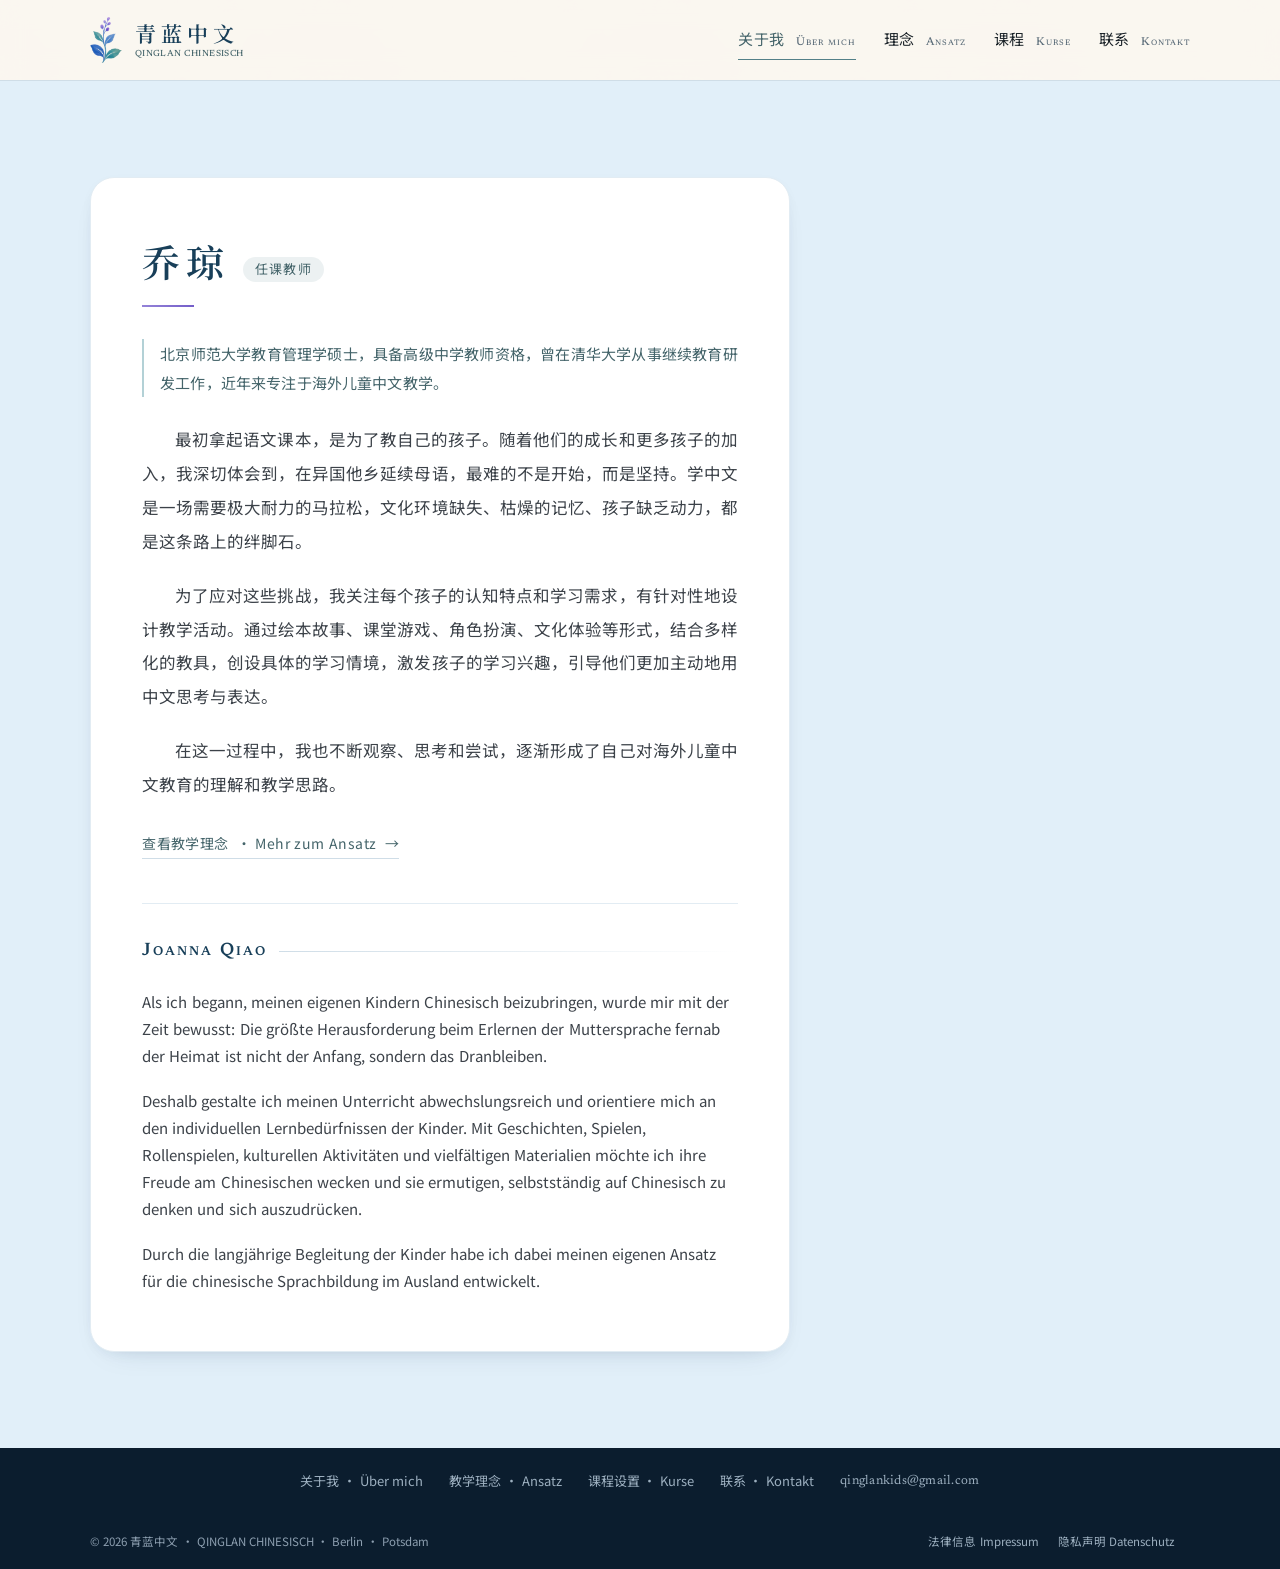
==== about.html @ 0af95eb4 "first commit" ====
<!DOCTYPE html>
<html lang="de">
<head>
<meta charset="UTF-8">
<meta name="viewport" content="width=device-width, initial-scale=1.0">
<title>关于我 · 青蓝中文 — Über mich</title>
<meta name="description" content="乔琼 Joanna Qiao：北京师范大学教育管理学硕士，高级中学教师资格，多年海外儿童中文教学经验。Chinesischlehrerin in Berlin und Potsdam.">
<meta property="og:type" content="website">
<meta property="og:site_name" content="青蓝中文 · Qinglan Chinesisch">
<meta property="og:title" content="乔琼 Joanna Qiao｜青蓝中文任课教师">
<meta property="og:description" content="乔琼 Joanna Qiao：北京师范大学教育管理学硕士，高级中学教师资格，多年海外儿童中文教学经验。Chinesischlehrerin in Berlin und Potsdam.">
<meta property="og:url" content="https://www.qinglan.de/about.html">
<meta property="og:image" content="https://www.qinglan.de/images/hero-bg.jpg">
<meta property="og:locale" content="de_DE">
<meta property="og:locale:alternate" content="zh_CN">
<meta name="twitter:card" content="summary_large_image">

<link rel="icon" type="image/png" href="images/favicon.png">
<link rel="preload" href="fonts/NotoSerifSC-600.woff2" as="font" type="font/woff2" crossorigin>
  <link rel="preload" href="fonts/NotoSansSC-400.woff2" as="font" type="font/woff2" crossorigin>
  <link rel="stylesheet" href="style.css">
<style>
  /* 关于页特有 */
  .name-rule{
    display:block; width:52px; height:2px; margin:20px 0 32px;
    background:linear-gradient(90deg, var(--mauve), var(--mauve-soft));
  }
  .bio-single{ max-width:700px; padding-top:8px; }
  /* 第一段：资历信息，用青色 + 无衬线，比正文小一号 */
  .bio-single > p.bio-cred[lang="zh-Hans"]{
    font-family:"Noto Sans SC",sans-serif;
    font-size:15px; line-height:1.95; color:var(--qing-ink);
    text-indent:0; letter-spacing:.01em;
    padding-left:16px; border-left:2px solid var(--qing-light);
    margin-bottom:26px;
  }
  /* 中文段落首行缩进两字（em 单位随字号缩放，比空格可靠） */
  .bio-single > p[lang="zh-Hans"]{
    text-indent:2em; font-size:16.5px; line-height:2.05;
    margin:0 0 20px; color:#3c4249; text-align:justify;
    text-justify:inter-ideograph; hanging-punctuation:allow-end;
  }
  .bio-single > p[lang="zh-Hans"]:last-of-type{ margin-bottom:0; }
  .bio-link{ text-indent:0; margin:26px 0 0; }
  /* 与首页课程卡的「查看详情」完全一致，只提高特异性以压过 .bio-single > p 的正文样式 */
  .bio-single .bio-link a.more{
    display:inline-flex; align-items:center; gap:8px; margin-top:0;
    font-family:"Noto Sans SC",sans-serif; font-size:14px; letter-spacing:.03em;
    text-decoration:none; color:var(--qing-ink);
    border-bottom:1px solid var(--line); padding-bottom:3px;
    transition:color .3s, border-color .3s;
  }
  .bio-single .bio-link a.more:hover{ color:var(--qing-deep); border-color:var(--qing); }
  .bio-single .bio-link a.more .arr{ transition:transform .3s; }
  .bio-single .bio-link a.more:hover .arr{ transform:translateX(4px); }
  .de-block{
    margin-top:44px; padding-top:32px; border-top:1px solid var(--line-soft);
    color:var(--muted);
  }
  .de-block h2.de-head{
    margin:0 0 20px; font-family:"Newsreader",serif; font-weight:500;
    font-size:18px; letter-spacing:.12em; font-variant:small-caps;
    color:var(--lan-deep); font-weight:600;
    display:flex; align-items:center; gap:12px;
  }
  .de-head::after{
    content:""; flex:1; height:1px;
    background:linear-gradient(90deg,var(--line),transparent);
  }
  .de-block p{ font-size:15px; line-height:1.8; margin:0 0 18px; }
  .de-block p:last-child{ margin-bottom:0; }
  .bio-single h1{
    color:var(--lan-deep); font-size:var(--fs-page); margin:0;
    letter-spacing:.14em; font-weight:600; line-height:1.3;
  }
  .bio-single h2 .en{
    display:block; font-family:"Newsreader",serif; font-size:16.5px;
    letter-spacing:.08em; text-transform:none; color:var(--qing);
    font-weight:400; margin-top:8px;
  }
  .bio-single h2 .en{ display:block; font-family:"Newsreader",serif; font-size:14px; letter-spacing:.06em; color: var(--muted); font-weight:400; margin-top:6px; }

.timeline{ margin-top: 50px; }
  .timeline .row{ display:grid; grid-template-columns: 120px 1fr; gap: 30px; padding: 22px 0; border-top:1px solid var(--line); }
  .timeline .row:last-child{ border-bottom:1px solid var(--line); }
  .timeline .yr{ font-family:"Newsreader",serif; font-size: 22px; color: var(--qing); letter-spacing:.1em; }
  .timeline .what{ font-size: 16.5px; color: #2b2f36; }
  .timeline .what strong{ color: var(--lan-deep); font-family:"Noto Serif SC",serif; font-weight:500; }
  @media (max-width: 900px){ .timeline .row{ grid-template-columns: 80px 1fr; gap: 18px; } }

  .bio-single h1 .role{
    display:inline-block; margin-left:14px; vertical-align:.22em;
    font-family:"Noto Sans SC",sans-serif; font-weight:400;
    font-size:13px; letter-spacing:.1em; color:var(--qing-ink);
    padding:4px 12px; border-radius:999px;
    background:rgba(84,128,136,.11);
  }
</style>
<script>document.documentElement.classList.add('js');</script>
</head>
<body class="single">
<a class="skip" href="#main">跳到主内容 · Zum Inhalt springen</a>

<header>
  <div class="wrap nav-inner">
    <a href="index.html" class="brand">
      <img src="images/logo.png" alt="" class="brand-img" width="40" height="40">
      <span class="brand-text">
        <span class="cn" lang="zh-Hans">青蓝中文</span>
        <span class="en">Qinglan Chinesisch</span>
      </span>
    </a>
    <nav class="links" aria-label="Hauptnavigation">
      <a href="about.html" class="current"><span lang="zh-Hans">关于我</span><span class="de">Über mich</span></a>
      <a href="philosophy.html"><span lang="zh-Hans">理念</span><span class="de">Ansatz</span></a>
      <a href="courses.html"><span lang="zh-Hans">课程</span><span class="de">Kurse</span></a>
      <a href="contact.html"><span lang="zh-Hans">联系</span><span class="de">Kontakt</span></a>
    </nav>
    <button class="nav-toggle" id="navToggle" aria-expanded="false" aria-controls="mobileNav" aria-label="Menü öffnen">
      <span></span><span></span><span></span>
    </button>
  </div>
  <nav class="mobile-nav" id="mobileNav" aria-label="Navigation mobil">
    <a href="about.html" aria-current="page"><span lang="zh-Hans">关于我</span><span class="de">Über mich</span></a>
    <a href="philosophy.html"><span lang="zh-Hans">理念</span><span class="de">Ansatz</span></a>
    <a href="courses.html"><span lang="zh-Hans">课程</span><span class="de">Kurse</span></a>
    <a href="contact.html"><span lang="zh-Hans">联系</span><span class="de">Kontakt</span></a>
  </nav>
</header>

<main id="main">


<section>
  <div class="wrap">
    <div class="bio-single">
      <h1 lang="zh-Hans">乔琼<span class="role">任课教师</span></h1>
      <span class="name-rule" aria-hidden="true"></span>

      <p class="bio-cred" lang="zh-Hans">
        北京师范大学教育管理学硕士，具备高级中学教师资格，曾在清华大学从事继续教育研发工作，近年来专注于海外儿童中文教学。
      </p>

      <p lang="zh-Hans">
        最初拿起语文课本，是为了教自己的孩子。随着他们的成长和更多孩子的加入，我深切体会到，在异国他乡延续母语，最难的不是开始，而是坚持。学中文是一场需要极大耐力的马拉松，文化环境缺失、枯燥的记忆、孩子缺乏动力，都是这条路上的绊脚石。
      </p>

      <p lang="zh-Hans">
        为了应对这些挑战，我关注每个孩子的认知特点和学习需求，有针对性地设计教学活动。通过绘本故事、课堂游戏、角色扮演、文化体验等形式，结合多样化的教具，创设具体的学习情境，激发孩子的学习兴趣，引导他们更加主动地用中文思考与表达。
      </p>

      <p lang="zh-Hans">
        在这一过程中，我也不断观察、思考和尝试，逐渐形成了自己对海外儿童中文教育的理解和教学思路。
      </p>

      <p class="bio-link">
        <a class="more" href="philosophy.html"><span lang="zh-Hans">查看教学理念</span> · Mehr zum Ansatz <span class="arr" aria-hidden="true">→</span></a>
      </p>

    
      <div class="de-block" lang="de">
        <h2 class="de-head" lang="de">Joanna Qiao</h2>
        <p>
          Als ich begann, meinen eigenen Kindern Chinesisch beizubringen, wurde mir mit der Zeit bewusst: Die größte Herausforderung beim Erlernen der Muttersprache fernab der Heimat ist nicht der Anfang, sondern das Dranbleiben.
        </p>
        <p>
          Deshalb gestalte ich meinen Unterricht abwechslungsreich und orientiere mich an den individuellen Lernbedürfnissen der Kinder. Mit Geschichten, Spielen, Rollenspielen, kulturellen Aktivitäten und vielfältigen Materialien möchte ich ihre Freude am Chinesischen wecken und sie ermutigen, selbstständig auf Chinesisch zu denken und sich auszudrücken.
        </p>
        <p>
          Durch die langjährige Begleitung der Kinder habe ich dabei meinen eigenen Ansatz für die chinesische Sprachbildung im Ausland entwickelt.
        </p>
      </div>
    </div>
  </div>
</section>

</main>

<footer>
  <div class="wrap">
    <nav class="foot-line" aria-label="Fußzeile">
      <a href="about.html"><span lang="zh-Hans">关于我</span> · Über mich</a>
      <a href="philosophy.html"><span lang="zh-Hans">教学理念</span> · Ansatz</a>
      <a href="courses.html"><span lang="zh-Hans">课程设置</span> · Kurse</a>
      <a href="contact.html"><span lang="zh-Hans">联系</span> · Kontakt</a>
      <a href="mailto:qinglankids@gmail.com">qinglankids@gmail.com</a>
    </nav>
    <div class="foot-bottom">
      <div>© 2026 青蓝中文 · QINGLAN CHINESISCH · Berlin · Potsdam</div>
      <div><a href="impressum.html">法律信息 Impressum</a> <a href="datenschutz.html">隐私声明 Datenschutz</a></div>
    </div>
  </div>
</footer>

<script>

  const tgl = document.getElementById('navToggle');
  const mnav = document.getElementById('mobileNav');
  tgl.addEventListener('click', ()=>{
    const open = mnav.classList.toggle('open');
    tgl.setAttribute('aria-expanded', String(open));
    tgl.setAttribute('aria-label', open ? 'Menü schließen' : 'Menü öffnen');
  });
  document.addEventListener('keydown', e=>{
    if(e.key === 'Escape' && mnav.classList.contains('open')){ tgl.click(); tgl.focus(); }
  });

</script>
</body>
</html>
---- style.css ----
/* ═══ 自托管字体 · 无外部请求（DSGVO）═════════════
   子集化：仅包含站上实际用到的 675 个字符
   Noto Serif SC / Noto Sans SC / Newsreader — SIL OFL 1.1  */
@font-face{
  font-family:"Noto Serif SC"; font-style:normal; font-weight:400; font-display:swap;
  src:url("fonts/NotoSerifSC-400.woff2") format("woff2");
}
@font-face{
  font-family:"Noto Serif SC"; font-style:normal; font-weight:500; font-display:swap;
  src:url("fonts/NotoSerifSC-500.woff2") format("woff2");
}
@font-face{
  font-family:"Noto Serif SC"; font-style:normal; font-weight:600; font-display:swap;
  src:url("fonts/NotoSerifSC-600.woff2") format("woff2");
}
@font-face{
  font-family:"Noto Sans SC"; font-style:normal; font-weight:400; font-display:swap;
  src:url("fonts/NotoSansSC-400.woff2") format("woff2");
}
@font-face{
  font-family:"Noto Sans SC"; font-style:normal; font-weight:500; font-display:swap;
  src:url("fonts/NotoSansSC-500.woff2") format("woff2");
}
@font-face{
  font-family:"Noto Sans SC"; font-style:normal; font-weight:600; font-display:swap;
  src:url("fonts/NotoSansSC-600.woff2") format("woff2");
}
@font-face{
  font-family:"Newsreader"; font-style:normal; font-weight:400; font-display:swap;
  src:url("fonts/Newsreader-400.woff2") format("woff2");
}
@font-face{
  font-family:"Newsreader"; font-style:normal; font-weight:500; font-display:swap;
  src:url("fonts/Newsreader-500.woff2") format("woff2");
}
@font-face{
  font-family:"Newsreader"; font-style:normal; font-weight:600; font-display:swap;
  src:url("fonts/Newsreader-600.woff2") format("woff2");
}

/* ============================================
   青蓝中文 · 共享样式表 v2
   变量名与 v1 保持一致，其余页面的 inline var(--x) 不会失效
   ============================================ */

:root{
  /* ── 全站配色：以 hero 天空蓝 212° 为基调 ──────
     蓝 212°（hero）· 青 188°（logo 叶）· 紫 265°（logo 花苞）  */
  --lan-deep: #183f59;   /* 标题 11.8:1 */
  --lan: #2f5f7f;   /* 次级标题 8.1:1 */
  --qing-deep: #364f54;   /* 深青 7.2:1 */
  --qing-ink: #44646a;   /* 青 · 小字 5.8:1 */
  --qing: #538088;   /* 青 · 强调 4.6:1 */
  --qing-light: #b3d1d6;   /* 深底上的浅青 */
  --mauve-ink: #4a3795;   /* 紫 · 小字 7.9:1 */
  --mauve-mid: #5b42bd;   /* 紫 · 中间 5.6:1 */
  --mauve-soft: #745ec9;   /* 紫 · 辅助 4.9:1 */
  --mauve: #9483d8;   /* 紫 · 装饰 3.5:1 */
  --leaf:       #aabbb1;

  --ink: #1a2228;   /* 正文 15.4:1 */
  --muted: #5c6d7a;   /* 次要 5.2:1 */
  --seal:       #8e3f52;
  --gold:       #9483d8;

  /* ── 底色：浅天空蓝，白卡片浮起 ── */
  --paper: #f3f8fc;
  --paper-warm: #e1eff9;
  --paper-cool: #e1eff9;
  --paper-leaf: #f3f8fc;
  --line: #cfdde7;
  --line-soft: #e2ecf3;

  --maxw: 1180px;
  --gut: 40px;
  --r-sm: 8px;
  --r: 16px;
  --r-lg: 24px;
  --sh: 0 4px 18px -10px rgba(18,47,78,.16), 0 12px 34px -22px rgba(18,47,78,.22);
  --sh-hi: 0 8px 26px -12px rgba(18,47,78,.22), 0 22px 48px -26px rgba(18,47,78,.30);
  --gap: 14px;

  --fs-display: clamp(46px, 6.4vw, 84px);
  --fs-h1:      clamp(23px, 2.5vw, 32px);
  --fs-h2:      clamp(21px, 2.2vw, 27px);
  --fs-h3:      20px;
  --fs-body:    17px;
  --fs-small:   14px;
}

*{ box-sizing: border-box; }
html{ scroll-behavior: smooth; }

body{
  margin:0;
  font-family:"Noto Sans SC", -apple-system, BlinkMacSystemFont, "Segoe UI", sans-serif;
  color: var(--ink);
  background: var(--paper);
  font-size: var(--fs-body);
  line-height: 1.75;
  -webkit-font-smoothing: antialiased;
  overflow-x: hidden;
}

/* 宣纸质地：FFT 生成的可无缝平铺纹理，双向明暗、均值不变，只有深浅不均没有整体压暗 */
body::before{
  content:""; position:fixed; inset:0; pointer-events:none; z-index:0;
  background-image:url("images/paper.png"); background-size:340px 340px;
  opacity:.85; mix-blend-mode:multiply;
}


.wrap{ max-width:var(--maxw); margin:0 auto; padding:0 var(--gut); position:relative; z-index:1; }

/* 拉丁文用 Newsreader，中文标题用 Noto Serif SC */
h1,h2,h3,h4{ font-family:"Noto Serif SC", "Newsreader", serif; font-weight:500; letter-spacing:.02em; margin-top:0; }
.lat{ font-family:"Newsreader", Georgia, serif; }
a{ color:inherit; }

/* 可见焦点 —— 键盘用户 */
a:focus-visible, button:focus-visible, input:focus-visible,
select:focus-visible, textarea:focus-visible, summary:focus-visible{
  outline:2px solid var(--qing); outline-offset:3px;
}
.skip{ position:absolute; left:-9999px; background:var(--lan-deep); color:#fff; padding:12px 20px; z-index:200; }
.skip:focus{ left:0; top:0; }

/* ---------- HEADER ---------- */
header{
  position:sticky; top:0; z-index:100;
  background:rgba(251,247,239,.90); backdrop-filter:blur(12px);
  border-bottom:1px solid var(--line);
}
.nav-inner{ display:flex; justify-content:space-between; align-items:center; height:80px; gap:20px; }
.brand{ display:flex; align-items:center; gap:13px; text-decoration:none; }
.brand-img{ height:46px; width:auto; display:block; }  /* logo 本身透明底，不需要 mix-blend-mode */
.brand-text{ display:flex; flex-direction:column; line-height:1.15; }
.brand .cn{
  font-family:"Noto Serif SC",serif; font-size:21px; font-weight:600;
  letter-spacing:.24em; margin-right:-.24em;   /* 抵消末字后的悬挂字距，右缘对齐 */
  color:var(--lan-deep);
}
.brand .en{
  /* 字号+字距经实测调校，使其渲染宽度与「青蓝中文」一致（约 97.5px） */
  font-family:"Newsreader",serif; font-size:9px; letter-spacing:.439px;
  text-transform:uppercase; color:var(--qing-ink); font-weight:500; margin-top:4px;
  white-space:nowrap;
}

nav.links{ display:flex; gap:28px; }
nav.links a{
  text-decoration:none; font-size:14px; letter-spacing:.03em; color:var(--ink);
  position:relative; padding:4px 0; transition:color .3s;
}
nav.links a span[lang]{ font-size:15px; }
.links a .de{
  color:var(--muted); margin-left:11px; font-size:11.5px;
  font-family:"Newsreader",serif; font-weight:500;
  letter-spacing:.09em; font-variant:small-caps;
}

nav.links a::after{
  content:""; position:absolute; left:0; bottom:-2px; height:1px; width:0;
  background:var(--qing); transition:width .35s ease;
}
nav.links a:hover{ color:var(--qing-ink); }
nav.links a:hover::after, nav.links a.current::after{ width:100%; }
nav.links a.current{ color:var(--qing-ink); }

/* 汉堡菜单（v1 在 900px 以下直接隐藏导航，等于手机端无导航） */
.nav-toggle{
  display:none; flex-direction:column; align-items:center; justify-content:center; gap:5px;
  width:44px; height:44px; padding:0; background:none; border:1px solid var(--line); border-radius:12px; cursor:pointer;
}
.nav-toggle span{ display:block; width:20px; height:1.5px; background:var(--lan-deep); transition:transform .3s, opacity .2s; }
.nav-toggle[aria-expanded="true"] span:nth-child(1){ transform:translateY(6.5px) rotate(45deg); }
.nav-toggle[aria-expanded="true"] span:nth-child(2){ opacity:0; }
.nav-toggle[aria-expanded="true"] span:nth-child(3){ transform:translateY(-6.5px) rotate(-45deg); }
.mobile-nav{ display:none; border-top:1px solid var(--line); background:rgba(251,247,239,.97); backdrop-filter:blur(12px); }
.mobile-nav a{ display:block; padding:15px 24px; text-decoration:none; font-size:15px; border-bottom:1px solid var(--line-soft); }
.mobile-nav a .de{
  color:var(--muted); margin-left:12px; font-size:11.5px;
  font-family:"Newsreader",serif; font-weight:500;
  letter-spacing:.09em; font-variant:small-caps;
}

/* ---------- HERO ---------- */
.hero{
  position:relative; min-height:min(84vh, 720px);
  display:flex; align-items:center; overflow:hidden; padding:88px 0 76px;
  background:var(--paper);
}
/* 水彩晕染：三团柔色斑，取自 logo 的蓝／青／紫 */
.hero-bg{
  position:absolute; inset:0; z-index:0;
  background:url("images/hero-bg.jpg") center 70% / cover no-repeat;
}
/* 底部一道极淡的地平线，给页面一个"落脚点" */
.hero-bg::after{ content:""; position:absolute; inset:0; background:none; }

/* logo 水印：巨大、极淡，作为首屏的"纸上印记" */
.hero .wrap{ position:relative; z-index:1; }
.hero-center{ text-align:center; }
.hero-center .hero-text{ max-width:720px; margin:0 auto; }
.brandline{
  display:block; font-family:"Noto Serif SC",serif; font-weight:600;
  font-size:clamp(44px,6.2vw,78px); line-height:1.06; letter-spacing:.13em; text-indent:.13em;
  color:var(--lan-deep);
}
.brandline .word{ display:inline-block; animation:rise .9s forwards; }
.brandline .word:nth-child(1){ animation-delay:.12s; }
.brandline .word:nth-child(2){ animation-delay:.24s; }
.brandline .word:nth-child(3){ animation-delay:.36s; }
.brandline .word:nth-child(4){ animation-delay:.48s; }

.eyebrow{
  font-family:"Newsreader",serif; font-size:14px; letter-spacing:.32em; text-transform:uppercase;
  color:var(--qing-ink); margin:0 0 22px; animation:rise .9s .1s forwards;
}
.hero h1{ margin:0; font-size:inherit; font-weight:400; line-height:1.4; }
.hero h1 .word{ display:inline-block; animation:rise .9s forwards;
  background:linear-gradient(160deg, var(--lan-deep) 10%, var(--qing) 95%);
  -webkit-background-clip:text; background-clip:text; color:transparent;
}
.hero h1 .word:nth-child(1){ animation-delay:.10s; }
.hero h1 .word:nth-child(2){ animation-delay:.22s; }
.hero h1 .word:nth-child(3){ animation-delay:.34s; }
.hero h1 .word:nth-child(4){ animation-delay:.46s; }
.hero h1 .sub{
  display:flex; align-items:center; justify-content:center; gap:clamp(12px,2.2vw,22px);
  flex-wrap:wrap; margin-top:34px; line-height:1.6;
  animation:rise .9s .74s forwards;
}
.hero h1 .sub > span{
  font-family:"Noto Serif SC",serif; font-weight:600;
  font-size:clamp(18px,2.1vw,25px); letter-spacing:.1em;
  color:#6c5bae;                       /* 取自 hero 图紫叶 252°，压深至 5.4:1 */
}
.hero h1 .sub .bud{
  width:12px; height:12px; flex:none; fill:#9483d8; opacity:.92;
}
/* 传承 · 成长 · 创造 —— 只有字，无连线、无译文、无说明 */
/* 分隔用叶形，取自 logo 的叶片轮廓 */

.hero-de{
  margin:16px 0 0; font-family:"Newsreader",serif; font-size:15px;
  letter-spacing:.03em; color:var(--muted); animation:rise .9s .84s forwards;
}
.hero .lead{ font-size:16.5px; max-width:520px; margin:26px 0 0; color:#31363d; animation:rise .9s .5s forwards; }
.hero .lead .sub{ display:block; margin-top:10px; color:var(--muted); font-size:15px; letter-spacing:.1em; }
.cta-row{ margin-top:40px; display:flex; gap:14px; flex-wrap:wrap; justify-content:center; animation:rise .9s .96s forwards; }

/* hero 下方的事实条 */
.facts{
  margin-top:44px; border-top:1px solid var(--line); display:inline-block; text-align:left;
  animation:rise .9s 1.08s forwards;
}
.facts-label{
  margin:14px 0 0; font-family:"Noto Serif SC",serif; font-size:13px;
  letter-spacing:.14em; color:var(--muted);
}
.facts-label .lat{
  font-family:"Newsreader",serif; font-size:13px; letter-spacing:.03em;
  margin-left:10px; color:var(--qing-ink);
}
.facts-row{ display:flex; flex-wrap:wrap; gap:0; margin-top:8px; justify-content:center; }
.facts-row > div{ padding:0 28px 0 0; margin-right:28px; border-right:1px solid var(--line); }
.facts-row > div:last-child{ padding-right:0; margin-right:0; border-right:none; }
.facts-row b{ display:block; font-family:"Newsreader",serif; font-size:21px; letter-spacing:.12em; color:var(--lan-deep); font-weight:500; }
.facts-row span{ display:block; font-size:14px; letter-spacing:.04em; color:var(--muted); font-family:"Newsreader",serif; margin-top:3px; }

/* ---------- 内页页头 ---------- */
.page-head{
  padding:62px 0 56px; position:relative;
  background:linear-gradient(180deg, var(--paper-warm) 0%, var(--paper) 100%);
  border-bottom:1px solid var(--line-soft);
}
.page-head::after{
  content:""; position:absolute; left:0; right:0; bottom:0; height:36px; opacity:.75;
  background:url("data:image/svg+xml,<svg xmlns="http://www.w3.org/2000/svg" xmlns:xlink="http://www.w3.org/1999/xlink" viewBox="0 0 240 36" width="240" height="36"><defs><path id="lfg" d="M1.2 12.8Q1.2 4.6 12.8 1.2Q12.8 9.4 1.2 12.8Z"/></defs><path d="M18 34 Q16.1 23.0 13.3 14.0" fill="none" stroke="%233f6e80" stroke-width="1.6" stroke-linecap="round"/><use href="%23lfg" transform="translate(16.1 25.0) rotate(-59) scale(0.286) translate(-7 -7)" fill="%233f6e80" opacity=".85"/><use href="%23lfg" transform="translate(15.1 20.4) rotate(-122) scale(0.286) translate(-7 -7)" fill="%233f6e80" opacity=".85"/><use href="%23lfg" transform="translate(14.3 16.8) rotate(-58) scale(0.286) translate(-7 -7)" fill="%233f6e80" opacity=".85"/><path d="M46 34 Q46.9 26.9 48.3 21.0" fill="none" stroke="%23bac8a6" stroke-width="1.6" stroke-linecap="round"/><use href="%23lfg" transform="translate(46.9 28.1) rotate(-67) scale(0.186) translate(-7 -7)" fill="%23bac8a6" opacity=".85"/><use href="%23lfg" transform="translate(47.4 25.2) rotate(-128) scale(0.186) translate(-7 -7)" fill="%23bac8a6" opacity=".85"/><path d="M74 34 Q76.4 20.2 80.1 9.0" fill="none" stroke="%232a5470" stroke-width="1.6" stroke-linecap="round"/><use href="%23lfg" transform="translate(76.5 22.8) rotate(-64) scale(0.357) translate(-7 -7)" fill="%232a5470" opacity=".85"/><use href="%23lfg" transform="translate(77.7 17.0) rotate(-124) scale(0.357) translate(-7 -7)" fill="%232a5470" opacity=".85"/><use href="%23lfg" transform="translate(78.7 12.5) rotate(-52) scale(0.357) translate(-7 -7)" fill="%232a5470" opacity=".85"/><path d="M104 34 Q103.8 27.9 103.5 23.0" fill="none" stroke="%23a87ea8" stroke-width="1.6" stroke-linecap="round"/><use href="%23lfg" transform="translate(103.8 29.1) rotate(-55) scale(0.157) translate(-7 -7)" fill="%23a87ea8" opacity=".85"/><use href="%23lfg" transform="translate(103.7 26.5) rotate(-120) scale(0.157) translate(-7 -7)" fill="%23a87ea8" opacity=".85"/><path d="M132 34 Q133.0 24.1 134.5 16.0" fill="none" stroke="%233f6e80" stroke-width="1.6" stroke-linecap="round"/><use href="%23lfg" transform="translate(133.0 25.9) rotate(-66) scale(0.257) translate(-7 -7)" fill="%233f6e80" opacity=".85"/><use href="%23lfg" transform="translate(133.5 21.8) rotate(-118) scale(0.257) translate(-7 -7)" fill="%233f6e80" opacity=".85"/><use href="%23lfg" transform="translate(133.9 18.5) rotate(-54) scale(0.257) translate(-7 -7)" fill="%233f6e80" opacity=".85"/><path d="M160 34 Q160.2 20.8 160.4 10.0" fill="none" stroke="%23bac8a6" stroke-width="1.6" stroke-linecap="round"/><use href="%23lfg" transform="translate(160.2 23.2) rotate(-56) scale(0.343) translate(-7 -7)" fill="%23bac8a6" opacity=".85"/><use href="%23lfg" transform="translate(160.3 17.7) rotate(-117) scale(0.343) translate(-7 -7)" fill="%23bac8a6" opacity=".85"/><use href="%23lfg" transform="translate(160.3 13.4) rotate(-67) scale(0.343) translate(-7 -7)" fill="%23bac8a6" opacity=".85"/><path d="M190 34 Q191.9 26.3 194.6 20.0" fill="none" stroke="%232a5470" stroke-width="1.6" stroke-linecap="round"/><use href="%23lfg" transform="translate(191.9 27.7) rotate(-59) scale(0.200) translate(-7 -7)" fill="%232a5470" opacity=".85"/><use href="%23lfg" transform="translate(192.8 24.5) rotate(-123) scale(0.200) translate(-7 -7)" fill="%232a5470" opacity=".85"/><path d="M216 34 Q212.6 22.4 207.6 13.0" fill="none" stroke="%233f6e80" stroke-width="1.6" stroke-linecap="round"/><use href="%23lfg" transform="translate(212.6 24.5) rotate(-54) scale(0.300) translate(-7 -7)" fill="%233f6e80" opacity=".85"/><use href="%23lfg" transform="translate(210.8 19.7) rotate(-120) scale(0.300) translate(-7 -7)" fill="%233f6e80" opacity=".85"/><use href="%23lfg" transform="translate(209.5 15.9) rotate(-56) scale(0.300) translate(-7 -7)" fill="%233f6e80" opacity=".85"/></svg>") repeat-x left bottom;
}
.page-head .kicker{ display:block; margin-bottom:14px; }
.page-head h1{ font-size:var(--fs-page); margin:0; color:var(--lan-deep); line-height:1.18; font-weight:600; letter-spacing:.03em; }
.page-head h1 .sep{ color:var(--gold); font-weight:400; margin:0 .35em; }
.page-head .intro{ margin-top:20px; font-size:19px; max-width:660px; color:#31363d; }

/* ---------- 按钮 ---------- */
.btn{
  display:inline-flex; align-items:center; gap:10px; padding:14px 28px;
  font-size:14px; letter-spacing:.05em; text-decoration:none; cursor:pointer;
  border:1px solid transparent; transition:background .3s, color .3s, border-color .3s, transform .3s;
}
.btn-primary{ background:var(--lan-deep); color:#fff; }
.btn-primary:hover{ background:var(--qing-deep); transform:translateY(-2px); box-shadow:var(--sh); }
.btn-ghost{ background:transparent; color:var(--lan-deep); border-color:var(--lan-deep); }
.btn-ghost:hover{ background:var(--lan-deep); color:#fff; }
.btn-light{ background:#fff; color:var(--lan-deep); }
.btn-light:hover{ background:var(--qing-light); }
.btn .arr{ transition:transform .3s; }
.btn:hover .arr{ transform:translateX(4px); }

/* ---------- 区块 ---------- */
section{ padding:96px 0; position:relative; }
section.tight{ padding:56px 0; }
section.cool > .wrap, section.warm > .wrap, section.leaf > .wrap{ border-radius:var(--r-lg); }
section.cool{ background:var(--paper-cool); }
section.warm{ background:var(--paper-warm); }
section.leaf{ background:var(--paper-leaf); }
section.dark{ background:transparent; color:#dbe8f5; padding:0; }
section.dark > .wrap{
  background:linear-gradient(152deg, #0a4c8c 0%, #0d4174 46%, #0e3660 100%);
  border-radius:var(--r-lg);
  padding:38px var(--gut); max-width:var(--maxw);
  position:relative; overflow:hidden;
  box-shadow:0 22px 50px -26px rgba(12,80,141,.55);
}
/* 云的呼应：右上角一团柔光，取自 hero 的天空 */
section.dark > .wrap::before{
  content:""; position:absolute; z-index:0; pointer-events:none;
  right:-8%; top:-32%; width:52%; aspect-ratio:1;
  background:radial-gradient(circle at 50% 50%, rgba(96,178,255,.30) 0%, rgba(96,178,255,0) 66%);
}
section.dark > .wrap::after{
  content:""; position:absolute; z-index:0; pointer-events:none;
  left:-6%; bottom:-30%; width:44%; aspect-ratio:1;
  background:radial-gradient(circle at 50% 50%, rgba(142,114,182,.24) 0%, rgba(142,114,182,0) 68%);
}
section.dark > .wrap > *{ position:relative; z-index:1; }
section.dark h2, section.dark h3{ color:#fff; }

.sec-head{ margin-bottom:42px; max-width:720px; }
.kicker{
  font-family:"Newsreader",serif; font-size:15px; letter-spacing:.1em;
  font-variant:small-caps; text-transform:none; font-weight:500;
  color:var(--qing-ink); display:flex; align-items:baseline; margin-bottom:13px;
}
.kicker::before{
  content:""; width:13px; height:13px; flex:none; margin-right:10px;
  background:url("data:image/svg+xml,<svg xmlns="http://www.w3.org/2000/svg" viewBox="0 0 14 14"><path d="M1.2 12.8Q1.2 4.6 12.8 1.2Q12.8 9.4 1.2 12.8Z" fill="%23a87ea8"/></svg>") no-repeat center/contain;
  transform:rotate(-12deg);
}
.kicker i{
  font-family:"Noto Serif SC",serif; font-style:normal; text-transform:none;
  font-size:17px; font-weight:600; letter-spacing:.1em;
  margin-right:9px; color:var(--qing-ink);
}
.sec-head h2{ font-size:var(--fs-h2); margin:0; line-height:1.15; color:var(--lan-deep); }
/* 标题前的叶子：色阶取自 logo 的叶片实测值 */
.h2-leaf{
  width:.62em; height:.62em; vertical-align:baseline;
  margin-right:.42em; transform:rotate(-8deg);
}
.sec-head h2 .sep{ color:#5f7684; font-weight:400; margin:0 .35em; }
.sec-head .desc{ margin-top:18px; font-size:16.5px; color:#31363d; }



/* 荀子引句 —— 校名出处 */
.xunzi{
  margin:64px auto 0; max-width:760px; text-align:center;
  padding-top:44px; position:relative;
}
.xunzi::before{
  content:""; position:absolute; top:0; left:50%; transform:translateX(-50%);
  width:44px; height:1px; background:var(--mauve); opacity:.55;
}
.xunzi blockquote{
  margin:0; font-family:"Noto Serif SC",serif; font-weight:500;
  font-size:clamp(21px, 2.5vw, 30px); line-height:1.7; letter-spacing:.06em;
  color:var(--lan-deep);
}
.xunzi figcaption{ margin-top:18px; font-size:13px; color:var(--muted); }
.xunzi figcaption span{ display:block; }
.xunzi figcaption span:first-child{ font-family:"Noto Serif SC",serif; letter-spacing:.12em; }
.xunzi figcaption .lat{
  margin-top:8px; font-family:"Newsreader",serif; font-style:italic;
  font-size:13px; letter-spacing:.01em;
}

/* ---------- 教学理念：三段合为一张卡 ---------- */
/* 三段之间的连接线，暗示递进关系 */
.phil-triad .bud{ width:12px; height:12px; flex:none; fill:var(--mauve); opacity:.85; }
.phil-more a:hover .arr{ transform:translateX(4px); }
.phil-more .arr{ transition:transform .25s; }
@media (max-width:760px){
  .phil-card{ padding:6px 26px; }
  .phil-steps li{ grid-template-columns:1fr; gap:12px; padding:26px 0; }
  .phil-steps li:not(:last-child)::before{ display:none; }
}

/* ---------- 最新消息 ---------- */
/* 与 .phil-card 同一套容器：白底、细边、圆角、投影、底部渐变条 */
.news{
  list-style:none; margin:0; padding:8px 40px; max-width:860px;
  background:#fff; border:1px solid var(--line-soft); border-radius:var(--r);
  box-shadow:var(--sh); position:relative; overflow:hidden;
}
.news::after{
  content:""; position:absolute; left:0; right:0; bottom:0; height:3px;
  background:linear-gradient(90deg, var(--lan-deep), var(--qing) 55%, var(--mauve));
}
.news li{
  display:grid; grid-template-columns:110px minmax(0,1fr) 330px; gap:26px; align-items:start;
  padding:30px 0; border-bottom:1px solid var(--line-soft); position:relative;
}
.news-pic{ margin:0; width:330px; }
.news-pic img{
  width:330px; height:248px; object-fit:cover; display:block;
  border:1px solid var(--line-soft); border-radius:var(--r-sm);
}
.news-pic figcaption{
  margin-top:8px; font-size:11.5px; color:var(--muted); letter-spacing:.02em; text-align:center;
}
.news li:last-child{ border-bottom:none; }
.news time{
  font-family:"Newsreader",serif; font-size:14px; letter-spacing:.06em;
  color:var(--qing-ink); white-space:nowrap; padding-top:3px; display:block;
}
.megaphone{
  display:inline-block; width:.94em; height:.94em; vertical-align:-.1em;
  margin-right:.4em; color:var(--mauve);
}
.megaphone svg{ width:100%; height:100%; display:block; }
.news b{
  display:block; font-family:"Noto Serif SC",serif; font-size:19px;
  color:var(--lan-deep); font-weight:500; line-height:1.5;
}
.news li > div > span{
  display:block; margin-top:7px; font-size:14px; color:#3c4249; line-height:1.75;
}
.news a{ color:var(--qing-ink); }
.news-venue{
  display:block; margin:12px 0 4px;
  font-size:13px; color:var(--muted); white-space:nowrap;
}
.news-venue b{
  display:inline; font-family:"Newsreader",serif; font-size:13.5px;
  color:var(--muted); font-weight:400; letter-spacing:.02em;
}
.news .slot{
  display:inline-flex; align-items:baseline; gap:10px; margin:0 22px 0 0;
  font-family:"Newsreader",serif; font-size:15px; color:var(--lan-deep); letter-spacing:.02em;
}
.news .slot i{
  font-family:"Noto Serif SC",serif; font-style:normal; font-size:14px; color:#3c4249;
}
.news-deal{
  margin:16px 0 0; padding:12px 16px; display:flex; align-items:center;
  gap:12px; flex-wrap:wrap; max-width:max-content;
  background:rgba(156,133,188,.10); border-radius:var(--r-sm);
  font-family:"Noto Serif SC",serif; font-size:14px; line-height:1.5;
}
.news-deal .tag{
  padding:4px 11px; border-radius:999px; background:var(--mauve-ink);
  color:#fff; font-size:12.5px; white-space:nowrap;
}
.news-cta{
  display:inline-flex; align-items:center; gap:8px; margin-top:14px;
  font-size:14px; color:var(--qing-ink); text-decoration:none;
  border-bottom:1px solid var(--line); padding-bottom:3px; transition:border-color .25s;
}
.news-cta:hover{ border-color:var(--qing); }
.news-cta:hover .arr{ transform:translateX(4px); }
.news-cta .arr{ transition:transform .25s; }
@media (max-width:700px){ .news-venue{
  display:block; margin:12px 0 4px;
  font-size:13px; color:var(--muted); white-space:nowrap;
}
.news-venue b{
  display:inline; font-family:"Newsreader",serif; font-size:13.5px;
  color:var(--muted); font-weight:400; letter-spacing:.02em;
}
.news .slot{ display:flex; margin:0 0 6px; } }
/* 新消息：日期前一个花苞紫圆点 */
.news li.new time::before{
  content:""; display:inline-block; width:6px; height:6px; border-radius:50%;
  background:var(--qing); margin-right:8px; vertical-align:.12em;
}
@media (max-width:900px){
  .news li{ grid-template-columns:120px minmax(0,1fr); }
  .news-pic{ grid-column:1 / -1; margin-top:8px; }
}
@media (max-width:760px){
  .news{ padding:6px 26px; }
  .news li{ grid-template-columns:1fr; gap:10px; padding:24px 0; }
  .news time{ font-size:13px; }

}

/* ---------- 卡片 ---------- */
.card{
  background:#fff; border:1px solid var(--line-soft); border-radius:var(--r);
  padding:34px 32px; position:relative; overflow:hidden; box-shadow:var(--sh);
  transition:transform .35s ease, box-shadow .35s ease, border-color .35s;
}
.card::after{
  content:""; position:absolute; right:-8px; top:-8px; width:60px; height:60px;
  background:url("data:image/svg+xml,<svg xmlns="http://www.w3.org/2000/svg" viewBox="0 0 60 60"><path d="M1.2 12.8Q1.2 4.6 12.8 1.2Q12.8 9.4 1.2 12.8Z" transform="translate(30 30) rotate(-25) scale(3.2) translate(-7 -7)" fill="%23a87ea8" opacity="0.10"/></svg>") no-repeat center/contain;
  pointer-events:none;
}
.card:hover{ transform:translateY(-3px); box-shadow:var(--sh-hi); border-color:var(--qing-light); }
.card h3{ margin:0 0 6px; color:var(--lan-deep); font-size:var(--fs-h3); }
/* 课程卡标题用花苞紫，和首屏「汲取 成长 超越」同色 */
.card.course h3{ color:var(--lan-deep); }
.card.course h3 .en{ color:var(--qing); font-size:14px; letter-spacing:.1em; text-transform:none; font-weight:400; }
.card.course:hover{ border-color:var(--qing); }
.card.course .bar{ background:linear-gradient(90deg, var(--qing), var(--mauve)); }
.card h3 .en{
  display:block; font-family:"Newsreader",serif; font-size:13px; letter-spacing:.16em;
  color:var(--qing-ink); font-weight:500; margin-top:4px; text-transform:uppercase;
}
.card p{ font-size:15px; color:#3c4249; margin:12px 0 0; line-height:1.7; }
.card .de{ display:block; margin-top:9px; font-size:13px; color:var(--muted); }
/* 卡内数据行 */
.facts-mini{ margin:18px 0 0; padding:16px 0 0; border-top:1px solid var(--line-soft); display:grid; gap:12px; }
.facts-mini > div{ display:grid; grid-template-columns:78px 1fr; gap:14px; align-items:start; }
.facts-mini dt{
  font-size:12.5px; letter-spacing:.08em; color:var(--muted);
  font-family:"Noto Serif SC",serif; line-height:1.4;
}
.facts-mini dd{ margin:0; font-size:14px; color:var(--lan-deep); font-family:"Noto Serif SC",serif; line-height:1.4; }
.facts-mini dd b{ font-weight:600; }
.facts-mini dt i, .facts-mini dd i{
  display:block; font-family:"Newsreader",serif; font-style:normal;
  font-size:11.5px; letter-spacing:.02em; color:var(--muted); margin-top:2px;
}
.facts-mini dt i{ font-size:11px; opacity:.85; }
.facts-mini dd.hl{ color:var(--lan-deep); }
.card .hl-note{
  display:inline-block; margin-left:6px; padding:2px 9px; border-radius:999px;
  font-size:11.5px; color:var(--mauve-ink); background:rgba(156,133,188,.10);
}

.card .more{
  display:inline-flex; align-items:center; gap:8px; margin-top:18px;
  font-size:14px; letter-spacing:.03em; text-decoration:none;
  color:var(--qing-ink); border-bottom:1px solid var(--line); padding-bottom:3px;
  transition:color .3s, border-color .3s;
}
.card:hover .more{ color:var(--lan-deep); border-color:var(--qing); }
.card:hover .more .arr{ transform:translateX(4px); }
.card .more .arr{ transition:transform .3s; }
.card .bar{
  position:absolute; left:0; bottom:0; height:3px; width:0; border-radius:0 3px 3px 0;
  background:linear-gradient(90deg, var(--qing), var(--mauve)); transition:width .5s ease;
}
.card:hover .bar{ width:100%; }
.grid-2{ display:grid; grid-template-columns:repeat(2,1fr); gap:var(--gap); }
.grid-4{ display:grid; grid-template-columns:repeat(4,1fr); gap:var(--gap); }
.span-2{ grid-column:span 2; }

/* ---------- 课程设计：一节课的时间轴 ---------- */
.lesson-flow{ border-top:1px solid var(--line); }
.lesson-flow .step{
  display:grid; grid-template-columns:118px 1fr; gap:26px; align-items:baseline;
  padding:22px 0; border-bottom:1px solid var(--line);
}
.lesson-flow .t{
  font-family:"Newsreader",serif; font-size:14px; letter-spacing:.14em;
  color:var(--qing-ink); white-space:nowrap;
}
.lesson-flow h3{ font-size:19px; margin:0 0 7px; color:var(--lan-deep); }
.lesson-flow p{ margin:0; font-size:15px; color:#3c4249; line-height:1.7; }
.lesson-flow .de{ display:block; margin-top:6px; color:var(--muted); font-size:13px; }
@media (max-width:900px){
  .lesson-flow .step{ grid-template-columns:1fr; gap:4px; padding:18px 0; }
}

/* ---------- 联系方式三行 ---------- */
.contact-mini .wx{ font-family:"Newsreader",serif; letter-spacing:.04em; }
.contact-mini{
  margin:20px auto 0; padding-top:18px; max-width:660px;
  border-top:1px solid rgba(255,255,255,.22);
  display:flex; flex-wrap:wrap; justify-content:center; gap:0;
}
.contact-mini > div{ padding:0 30px; border-right:1px solid rgba(255,255,255,.16); }
.contact-mini > div:last-child{ border-right:none; }
.contact-mini dt{
  font-family:"Newsreader",serif; font-size:13px; letter-spacing:.09em;
  font-variant:small-caps; text-transform:none;
  color:var(--qing-light); margin-bottom:6px; }
.contact-mini dd{ margin:0; font-family:"Noto Serif SC",serif; font-size:15px; color:#fff; }
.contact-mini dd a{ color:#fff; text-decoration:none; border-bottom:1px solid rgba(255,255,255,.35); }
.contact-mini dd a:hover{ border-color:var(--qing-light); }
@media (max-width:700px){
  .contact-mini .wx{ font-family:"Newsreader",serif; letter-spacing:.04em; }
.contact-mini{ flex-direction:column; gap:16px; }
  .contact-mini > div{ padding:0; border-right:none; }
}

/* 深底上的二维码 */

/* ---------- 落款印 ---------- */
.seal{
  display:inline-flex; align-items:center; justify-content:center; border-radius:4px;
  width:46px; height:46px; border:1px solid var(--seal); color:var(--seal);
  font-family:"Noto Serif SC",serif; font-size:16.5px; letter-spacing:0; line-height:1;
}

/* ---------- FOOTER ---------- */
footer{ background:#0b1d2e; color:#abb8c4; padding:22px 0 18px; }  /* 用 logo-light.png，不要在深底上 multiply */
.foot-contact{ font-size:13px; color:#9db0c0; }
.foot-contact .h{ color:#fff; font-family:"Noto Serif SC",serif; margin-bottom:8px; }
.foot-contact a{ color:var(--qing-light); text-decoration:none; }
.foot-bottom{ padding-top:22px; font-size:11.5px; color:#8d9fb0; display:flex; justify-content:space-between; flex-wrap:wrap; gap:14px; }
.foot-bottom a{ color:#9db0c0; text-decoration:none; margin-right:16px; }
.foot-bottom a:hover{ color:var(--qing-light); }

/* ---------- 动画 ---------- */
@keyframes rise{ from{ opacity:0; transform:translateY(22px);} to{ opacity:1; transform:none; } }
@keyframes fadein{ from{ opacity:0; } to{ opacity:1; } }

@media (prefers-reduced-motion: reduce){
  html{ scroll-behavior:auto; }
  
  .eyebrow, .brandline .word, .hero h1 .sub, .hero-de, .cta-row, .facts, .hero-logo{ animation:none; opacity:1; }
}

/* ---------- 响应式 ---------- */
@media (max-width: 1000px){
  .grid-4{ grid-template-columns:repeat(2,1fr); }
}
@media (max-width: 900px){
  :root{ --gut:22px; }
  nav.links{ display:none; }
  .nav-toggle{ display:flex; }
  .mobile-nav.open{ display:block; }
  .grid-3, .grid-2, .grid-4{ grid-template-columns:1fr; }
  .span-2{ grid-column:auto; }
  section{ padding:64px 0; }
  .page-head{ padding:60px 0 36px; }
  .hero{ min-height:min(76vh,520px); padding:48px 0 148px; }
  .facts-row > div{ padding-right:18px; margin-right:18px; }
  .brand-img{ height:38px; }
  .brand .en{ display:none; }
}

/* ---------- 地图卡片（contact） ---------- */
a.map-placeholder{ color:var(--muted); transition:border-color .3s; }
a.map-placeholder:hover{ border-color:var(--qing); }
a.map-placeholder span{ color:var(--lan-deep); font-family:"Noto Serif SC",serif; font-style:normal; letter-spacing:.04em; line-height:1.6; }
a.map-placeholder small{ color:var(--qing-ink); font-family:"Newsreader",serif; }

/* ---------- 上课地点（courses.html） ---------- */
.venue-head{
  font-size:21px; color:var(--lan-deep); margin:0 0 20px;
  display:flex; align-items:baseline; gap:14px;
}
.venue-head .lat{
  font-size:13px; letter-spacing:.2em; text-transform:uppercase;
  color:var(--qing-ink); font-weight:500;
}
.venues{ display:grid; grid-template-columns:repeat(2,1fr); gap:var(--gap); }
.venue{
  background:#fff; border:1px solid var(--line-soft); border-radius:var(--r); box-shadow:var(--sh);
  padding:30px 30px 26px;
  display:flex; flex-direction:column; gap:9px; color:inherit;
}
/* .venue 已不是链接（地址不公开），去掉悬停抬升 */
.venue .city{
  font-family:"Newsreader",serif; font-size:13px; letter-spacing:.26em;
  text-transform:uppercase; color:var(--qing-ink);
}
.venue .addr{ font-family:"Noto Serif SC",serif; font-size:19px; color:var(--lan-deep); line-height:1.55; }
.venue .day{
  font-family:"Noto Serif SC",serif; font-size:15px; color:var(--lan-deep);
  letter-spacing:.06em; padding:6px 0 2px; border-top:1px solid var(--line-soft);
}
.venue .note{ font-size:14px; color:var(--muted); line-height:1.6; }
.venue .go{
  margin-top:auto; padding-top:14px; border-top:1px solid var(--line-soft);
  font-size:13px; letter-spacing:.02em; color:var(--muted);
}
@media (max-width:900px){ .venues{ grid-template-columns:1fr; } }

/* ---------- 上课地点（courses.html） ---------- */
.venue-head{
  font-size:21px; color:var(--lan-deep); margin:0 0 20px;
  display:flex; align-items:baseline; gap:14px;
}
.venue-head .lat{
  font-size:13px; letter-spacing:.2em; text-transform:uppercase;
  color:var(--qing-ink); font-weight:500;
}
.venues{ display:grid; grid-template-columns:repeat(2,1fr); gap:var(--gap); }
.venue{
  background:#fff; border:1px solid var(--line-soft); border-radius:var(--r); box-shadow:var(--sh);
  padding:30px 30px 26px;
  display:flex; flex-direction:column; gap:9px; color:inherit;
}
/* .venue 已不是链接（地址不公开），去掉悬停抬升 */
.venue .city{
  font-family:"Newsreader",serif; font-size:13px; letter-spacing:.26em;
  text-transform:uppercase; color:var(--qing-ink);
}
.venue .addr{ font-family:"Noto Serif SC",serif; font-size:19px; color:var(--lan-deep); line-height:1.55; }
.venue .day{
  font-family:"Noto Serif SC",serif; font-size:15px; color:var(--mauve-ink);
  letter-spacing:.06em; padding:6px 0 2px; border-top:1px solid var(--line-soft);
}
.venue .note{ font-size:14px; color:var(--muted); line-height:1.6; }
.venue .go{
  margin-top:auto; padding-top:14px; border-top:1px solid var(--line-soft);
  font-size:13px; letter-spacing:.02em; color:var(--muted);
}
@media (max-width:900px){ .venues{ grid-template-columns:1fr; } }



/* ── 我们的课堂（首页图廊）────────────────────── */
.room-grid{
  display:grid; grid-template-columns:repeat(2,1fr); gap:26px;
  max-width:900px; margin:0 auto;
}
.room-grid figure{
  margin:0; position:relative; border-radius:var(--r); overflow:hidden;
  box-shadow:var(--sh); background:#fff;
  transition:transform .3s ease, box-shadow .3s ease;
}
.room-grid figure:hover{ transform:translateY(-4px); box-shadow:var(--sh-hi); }
.room-grid img{
  width:100%; height:300px; object-fit:cover; display:block;
  transition:transform .5s ease;
}
.room-grid figure:hover img{ transform:scale(1.03); }
.room-grid figcaption{
  position:absolute; left:0; right:0; bottom:0;
  padding:26px 20px 16px; font-size:14px; line-height:1.6; color:#fff;
  font-family:"Noto Serif SC",serif;
  background:linear-gradient(to top, rgba(20,24,29,.82), rgba(20,24,29,.55) 55%, transparent);
}
@media (max-width:760px){
  .room-grid{ grid-template-columns:1fr; gap:20px; }
  .room-grid img{ height:240px; }
}

@media (max-width:760px){
  .hero{ min-height:min(78vh,540px); padding:48px 0 150px; }
  .hero-bg{ background-position:center 78%; background-size:auto 124%; }
  .hero-bg::after{ background:none; }
}

/* ── 插画 hero：深底白字 ─────────────────────── */
.hero{ min-height:min(80vh, 730px); padding:64px 0 168px; }
.hero .hero-text h1 .brandline .word{
  background:linear-gradient(158deg,#2f5f7f 4%,#356090 52%,#234a73 100%) !important;
  -webkit-background-clip:text !important; background-clip:text !important;
  color:transparent !important; -webkit-text-fill-color:transparent;
  filter:drop-shadow(0 2px 18px rgba(2,40,80,.55));
}
.hero .hero-text h1 .sub > span{
  color:#5052a8 !important; text-shadow:none;
  font-size:clamp(17px,1.95vw,24px) !important; font-weight:600 !important;
  letter-spacing:.2em !important;
}
.hero .hero-text h1 .sub .bud{ fill:#c9bcf0; opacity:.96; }
.hero .hero-de{
  color:#354a89; opacity:1; text-shadow:none;
  margin-top:20px; letter-spacing:.06em; font-size:clamp(12px,1.05vw,13px);
}
.hero .btn-primary{
  background:#2f5f7f; color:#fff;
  border:1.4px solid #2f5f7f; border-radius:999px;
  box-shadow:0 6px 26px -12px rgba(2,40,80,.5);
  font-size:15px; letter-spacing:.05em; padding:15px 36px;
  transition:background .3s, border-color .3s, transform .3s;
}
.hero .btn-primary:hover{
  background:#1b3f63; border-color:#1b3f63;
  transform:translateY(-1px);
}
.hero .btn-primary .arr{ color:#fff; }
.hero .btn-primary .arr{ color:var(--lan-deep); }
@media (max-width:760px){
  .hero{ min-height:min(76vh,520px); padding:48px 0 148px; }
  .hero .facts{ padding:14px 22px 12px; }
}

/* 锚点跳转：避开固定顶栏，标题不贴边 */
:target,
#jingdian, #shizi, #termine,
section[id]{ scroll-margin-top:104px; }

/* 首屏标语的圆点分隔符 —— 与文字同色 */
.hero .hero-text h1 .sub .dot{ width:5px; height:5px;
  display:inline-block; width:5px; height:5px; border-radius:50%;
  background:#5b42bd;               /* 紫，与浅蓝天空形成对比 */
  vertical-align:.34em; margin:0 6px; opacity:.9; flex:none;
  box-shadow:0 1px 10px rgba(2,40,80,.5);
}

/* ── 区块大标题：德语缩小，突出中文 ────────────────
   中文 27px · 德语 17px（0.63），与小标题的 0.70 同一层级逻辑 */
.sec-head h2 .lat{
  font-size:.63em; font-weight:400; letter-spacing:.02em;
  margin-left:2px; opacity:.92;
}
.sec-head h2 .sep{ font-size:.7em; }

/* ── HERO 上课安排：白底胶囊，地址清晰可读 ────────── */
@media (max-width:520px){
}

/* ── 单区块页面（关于我 / 联系）：内容卡浮在底色上，制造层次 ── */
body.single main > section{ background:var(--paper-warm); }
body.single main > section > .wrap > *:first-child{
  background:#fff; border:1px solid var(--line-soft); border-radius:var(--r-lg);
  box-shadow:var(--sh); padding:clamp(32px,4.5vw,58px) clamp(26px,4vw,54px);
}
@media (max-width:700px){
  body.single main > section > .wrap > *:first-child{ padding:26px 22px; }
}

/* 最新消息：日期行 */
.news-dates{
  display:inline-block; margin:12px 0 0; padding:7px 15px;
  font-size:13.5px; line-height:1.6; letter-spacing:.03em; white-space:nowrap;
  color:#4a3795; background:rgba(91,66,189,.14);
  border-radius:var(--r-sm);
}
.news-dates b{
  display:inline; font-family:"Noto Serif SC",serif; font-weight:600;
  color:#3f2f80; margin-right:2px;
}

/* ── 排版阶梯（统一各页字号与颜色）─────────────── */
:root{
  --fs-page:  clamp(28px, 3.4vw, 38px);   /* 页面主标题 */
  --fs-sec:   clamp(21px, 2.2vw, 27px);   /* 区块标题 */
  --fs-card:  19px;                       /* 卡片标题 */
  --fs-panel: 16px;                       /* 面板小标题 */
  --fs-body:  16px;                       /* 正文 */
  --fs-aux:   14px;                       /* 辅助文字 */
  --fs-note:  12.5px;                     /* 注释 */

  --tx-body:  #3c4249;   /* 正文（原 47/58/65 三色合一）*/
  --tx-aux:   #5c6d7a;   /* 辅助 = --muted */
}
main p, main li{ color:var(--tx-body); }
main h1{ font-size:var(--fs-page); font-weight:600; color:var(--lan-deep); }
.sec-head h2{ font-size:var(--fs-sec) !important; font-weight:500; color:var(--lan-deep) !important; }
.foot-line{
  display:flex; flex-wrap:wrap; gap:8px 26px; justify-content:center;
  font-size:13px; padding-bottom:16px;
}
.foot-line a{ color:#9db0c0; text-decoration:none; }
.foot-line a:hover{ color:var(--qing-light); }
.foot-line a:last-child{ font-family:"Newsreader",serif; letter-spacing:.02em; }
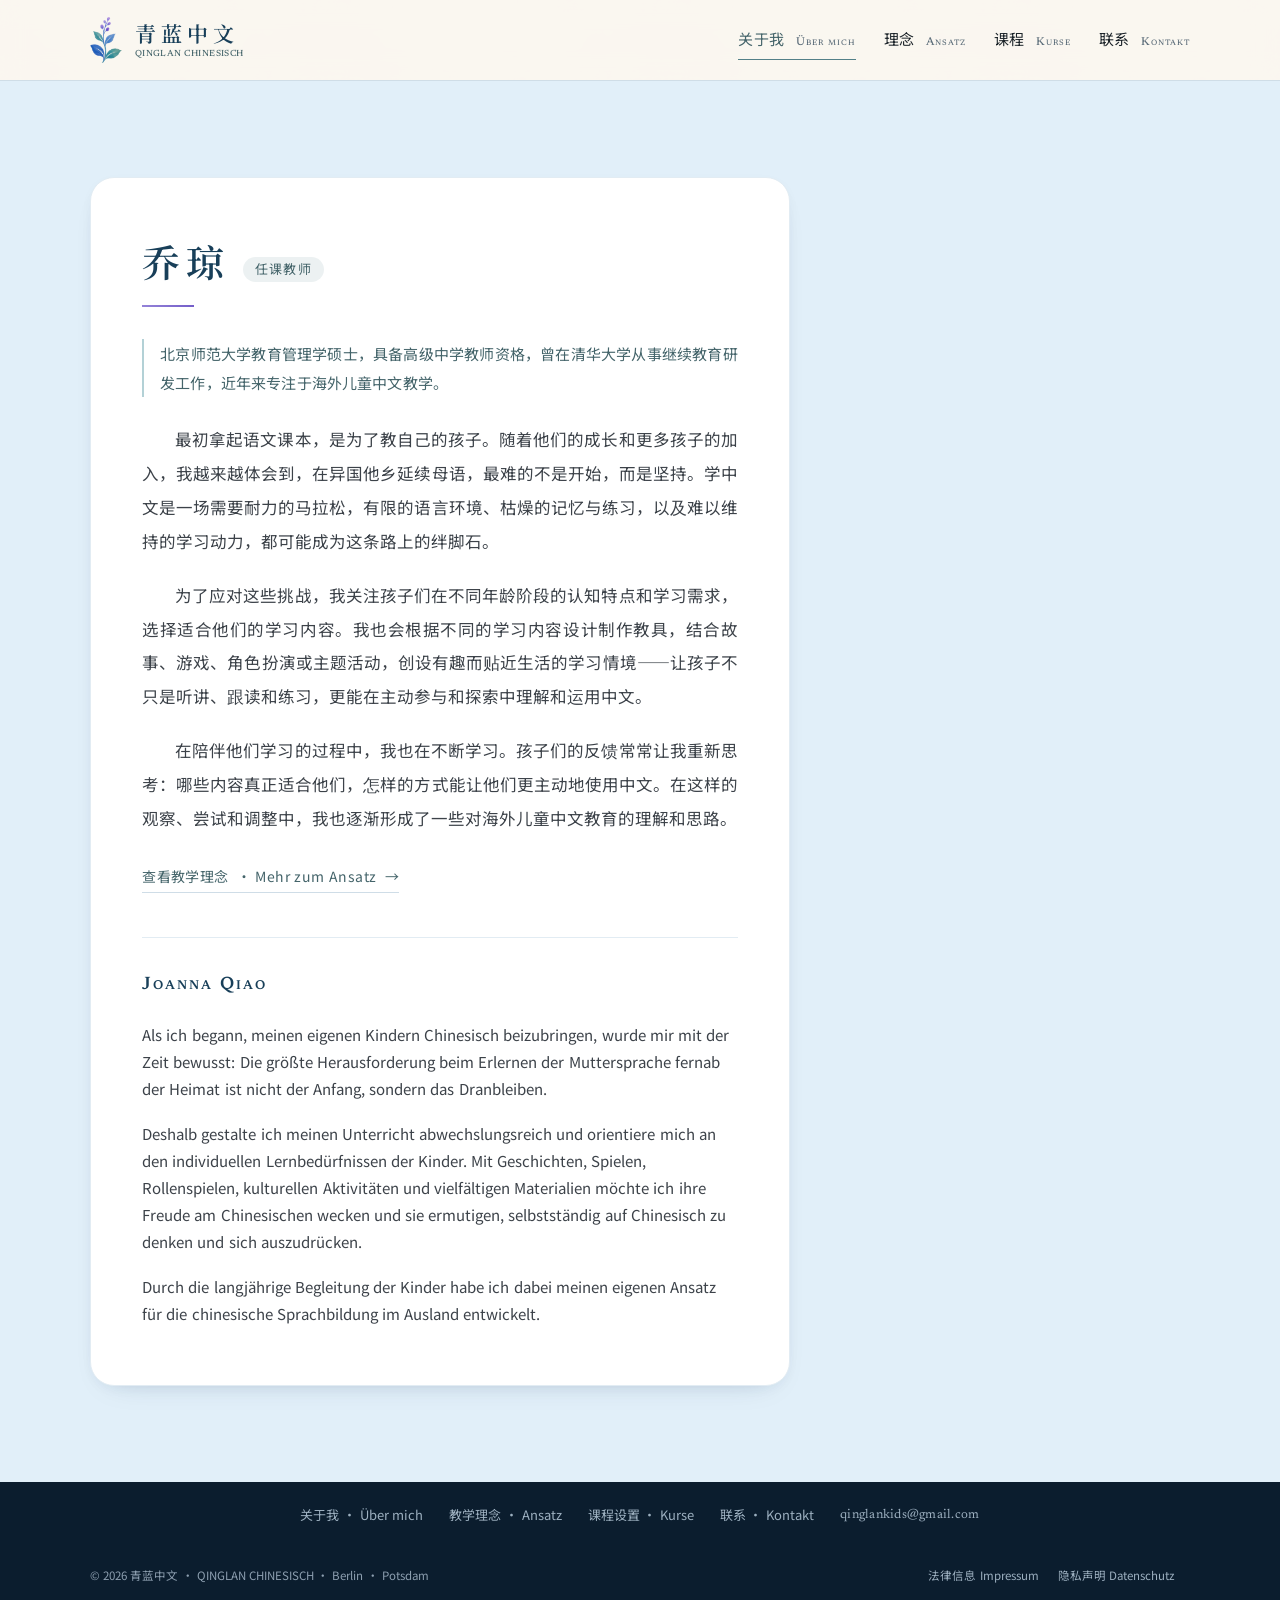
==== commit 14862786: "Aug20 version.." ====
--- a/about.html
+++ b/about.html
@@ -61,11 +61,6 @@
     margin:0 0 20px; font-family:"Newsreader",serif; font-weight:500;
     font-size:18px; letter-spacing:.12em; font-variant:small-caps;
     color:var(--lan-deep); font-weight:600;
-    display:flex; align-items:center; gap:12px;
-  }
-  .de-head::after{
-    content:""; flex:1; height:1px;
-    background:linear-gradient(90deg,var(--line),transparent);
   }
   .de-block p{ font-size:15px; line-height:1.8; margin:0 0 18px; }
   .de-block p:last-child{ margin-bottom:0; }
@@ -142,16 +137,16 @@
       </p>
 
       <p lang="zh-Hans">
-        最初拿起语文课本，是为了教自己的孩子。随着他们的成长和更多孩子的加入，我深切体会到，在异国他乡延续母语，最难的不是开始，而是坚持。学中文是一场需要极大耐力的马拉松，文化环境缺失、枯燥的记忆、孩子缺乏动力，都是这条路上的绊脚石。
-      </p>
+          最初拿起语文课本，是为了教自己的孩子。随着他们的成长和更多孩子的加入，我越来越体会到，在异国他乡延续母语，最难的不是开始，而是坚持。学中文是一场需要耐力的马拉松，有限的语言环境、枯燥的记忆与练习，以及难以维持的学习动力，都可能成为这条路上的绊脚石。
+        </p>
 
       <p lang="zh-Hans">
-        为了应对这些挑战，我关注每个孩子的认知特点和学习需求，有针对性地设计教学活动。通过绘本故事、课堂游戏、角色扮演、文化体验等形式，结合多样化的教具，创设具体的学习情境，激发孩子的学习兴趣，引导他们更加主动地用中文思考与表达。
-      </p>
+          为了应对这些挑战，我关注孩子们在不同年龄阶段的认知特点和学习需求，选择适合他们的学习内容。我也会根据不同的学习内容设计制作教具，结合故事、游戏、角色扮演或主题活动，创设有趣而贴近生活的学习情境——让孩子不只是听讲、跟读和练习，更能在主动参与和探索中理解和运用中文。
+        </p>
 
       <p lang="zh-Hans">
-        在这一过程中，我也不断观察、思考和尝试，逐渐形成了自己对海外儿童中文教育的理解和教学思路。
-      </p>
+          在陪伴他们学习的过程中，我也在不断学习。孩子们的反馈常常让我重新思考：哪些内容真正适合他们，怎样的方式能让他们更主动地使用中文。在这样的观察、尝试和调整中，我也逐渐形成了一些对海外儿童中文教育的理解和思路。
+        </p>
 
       <p class="bio-link">
         <a class="more" href="philosophy.html"><span lang="zh-Hans">查看教学理念</span> · Mehr zum Ansatz <span class="arr" aria-hidden="true">→</span></a>
--- a/style.css
+++ b/style.css
@@ -481,10 +481,12 @@
   .news-pic{ grid-column:1 / -1; margin-top:8px; }
 }
 @media (max-width:760px){
-  .news{ padding:6px 26px; }
-  .news li{ grid-template-columns:1fr; gap:10px; padding:24px 0; }
+  .news{ padding:6px 20px; }
+  .news li{ grid-template-columns:minmax(0,1fr); gap:10px; padding:24px 0; }
   .news time{ font-size:13px; }
-
+  .news-pic{ width:100%; max-width:340px; margin:4px auto 0; }
+  .news-pic img{ width:100%; height:auto; aspect-ratio:4/3; object-fit:cover; }
+  .news-pic figcaption{ text-align:center; }
 }
 
 /* ---------- 卡片 ---------- */
@@ -632,7 +634,8 @@
   .hero{ min-height:min(76vh,520px); padding:48px 0 148px; }
   .facts-row > div{ padding-right:18px; margin-right:18px; }
   .brand-img{ height:38px; }
-  .brand .en{ display:none; }
+  .brand .cn{ font-size:19px; letter-spacing:.2em; margin-right:-.2em; }
+  .brand .en{ font-size:8.2px; letter-spacing:-.147px; margin-top:3px; }
 }
 
 /* ---------- 地图卡片（contact） ---------- */
@@ -771,9 +774,28 @@
 }
 .hero .btn-primary .arr{ color:#fff; }
 .hero .btn-primary .arr{ color:var(--lan-deep); }
+.hero-de .de-br{ display:none; }
 @media (max-width:760px){
-  .hero{ min-height:min(76vh,520px); padding:48px 0 148px; }
+  .hero-de .de-br{ display:inline; }
+  .hero{ min-height:min(72vh,500px); padding:44px 0 130px; }
   .hero .facts{ padding:14px 22px 12px; }
+  /* 背景：把插画主体（人物）留在画面里 */
+  .hero-bg{ background-position:38% 62% !important; }
+  /* 德语说明：收字距 + 缩字号，压成一行 */
+  .hero .hero-de{
+    font-size:11.5px !important; letter-spacing:.02em !important;
+    line-height:1.9; max-width:none; padding:0 12px;
+  }
+  .hero .hero-de .de-sep{ display:none; }
+  /* 按钮：不撑满 */
+  .hero .btn-primary{
+    padding:13px 26px; font-size:14.5px; letter-spacing:.03em;
+  }
+  .hero .cta-row{ justify-content:center; }
+}
+@media (max-width:420px){
+  .hero .hero-de{ font-size:11px !important; padding:0 8px; }
+  .hero .btn-primary{ padding:12px 20px; font-size:13.5px; }
 }
 
 /* 锚点跳转：避开固定顶栏，标题不贴边 */
@@ -846,3 +868,88 @@
 .foot-line a{ color:#9db0c0; text-decoration:none; }
 .foot-line a:hover{ color:var(--qing-light); }
 .foot-line a:last-child{ font-family:"Newsreader",serif; letter-spacing:.02em; }
+
+/* 手机：区块标题的德语独占一行，不被拆断 */
+@media (max-width:600px){
+  .sec-head h2{ line-height:1.35; }
+  .sec-head h2 .sep{ display:none; }
+  .sec-head h2 .lat{
+    display:block; margin-left:0; margin-top:3px;
+    font-size:.6em; letter-spacing:.01em;
+  }
+}
+
+/* 表格：课程名、时间、状态不折断 */
+.termine td.kurs, .termine td .tm, .termine .st{ white-space:nowrap; }
+@media (max-width:760px){
+  .termine{ font-size:14px; }
+  .termine td.kurs{ font-size:13.5px; }
+}
+
+/* 课程体系表：手机上转为卡片式 */
+@media (max-width:700px){
+  .stages{ min-width:0 !important; width:100%; display:block; font-size:14px; }
+  .stages thead{ display:none; }
+  .stages tbody{ display:block; }
+  .stages tr{
+    display:block; margin:0 0 9px; padding:12px 15px 10px;
+    background:#fff; border:1px solid var(--line-soft);
+    border-radius:var(--r-sm);
+  }
+  .stages tr:last-child{ margin-bottom:0; }
+  .stages td{
+    display:flex; justify-content:space-between; align-items:baseline;
+    gap:14px; padding:3px 0; border:none; text-align:right;
+  }
+  .stages td::before{
+    content:attr(data-label); flex:none;
+    font-size:12px; color:var(--muted); letter-spacing:.02em;
+    font-family:"Noto Sans SC",sans-serif; text-align:left;
+  }
+  /* 学年 + 教材合成卡片标题行 */
+  .stages td:first-child{
+    display:inline-flex; width:auto; padding:0;
+    font-family:"Noto Serif SC",serif; font-weight:600;
+    font-size:15px; color:var(--lan-deep);
+  }
+  .stages td:first-child::before{ display:none; }
+  .stages td:first-child::after{
+    content:"·"; margin:0 7px; color:var(--line); font-weight:400;
+  }
+  .stages td:nth-child(2){
+    display:inline-flex; width:auto; padding:0 0 9px;
+    font-family:"Noto Serif SC",serif; font-weight:600;
+    font-size:15px; color:var(--lan-deep);
+  }
+  .stages td:nth-child(2)::before{ display:none; }
+  /* 标题行下的分隔线 */
+  .stages td:nth-child(3){
+    margin-top:0; padding-top:9px;
+    border-top:1px solid var(--line-soft);
+  }
+  .stages td:empty{ display:none; }
+  /* 外层容器：去框、取消限高（卡片直接跟着页面滚）*/
+  .stages-wrap, .table-wrap:has(.stages){
+    border:none !important; box-shadow:none !important;
+    background:transparent !important; padding:0 !important;
+    max-height:none !important; overflow:visible !important;
+  }
+}
+
+/* 手机：按钮文字不折行，德语随宽度缩放 */
+@media (max-width:700px){
+  .btn, .btn-primary, .btn-light, .btn-ghost-light{
+    white-space:nowrap; font-size:13.5px; padding:13px 20px; gap:8px;
+  }
+  .btn .arr, .btn-primary .arr, .btn-light .arr, .btn-ghost-light .arr{ margin-left:2px; }
+}
+@media (max-width:400px){
+  .btn, .btn-primary, .btn-light, .btn-ghost-light{
+    font-size:12.5px; padding:12px 16px; letter-spacing:0;
+  }
+  .news-cta{ font-size:12.5px; letter-spacing:0; }
+  .bio-link a.more, .more{ font-size:12.5px; letter-spacing:0; white-space:nowrap; }
+}
+@media (max-width:700px){
+  .news-cta{ white-space:nowrap; font-size:13px; }
+}
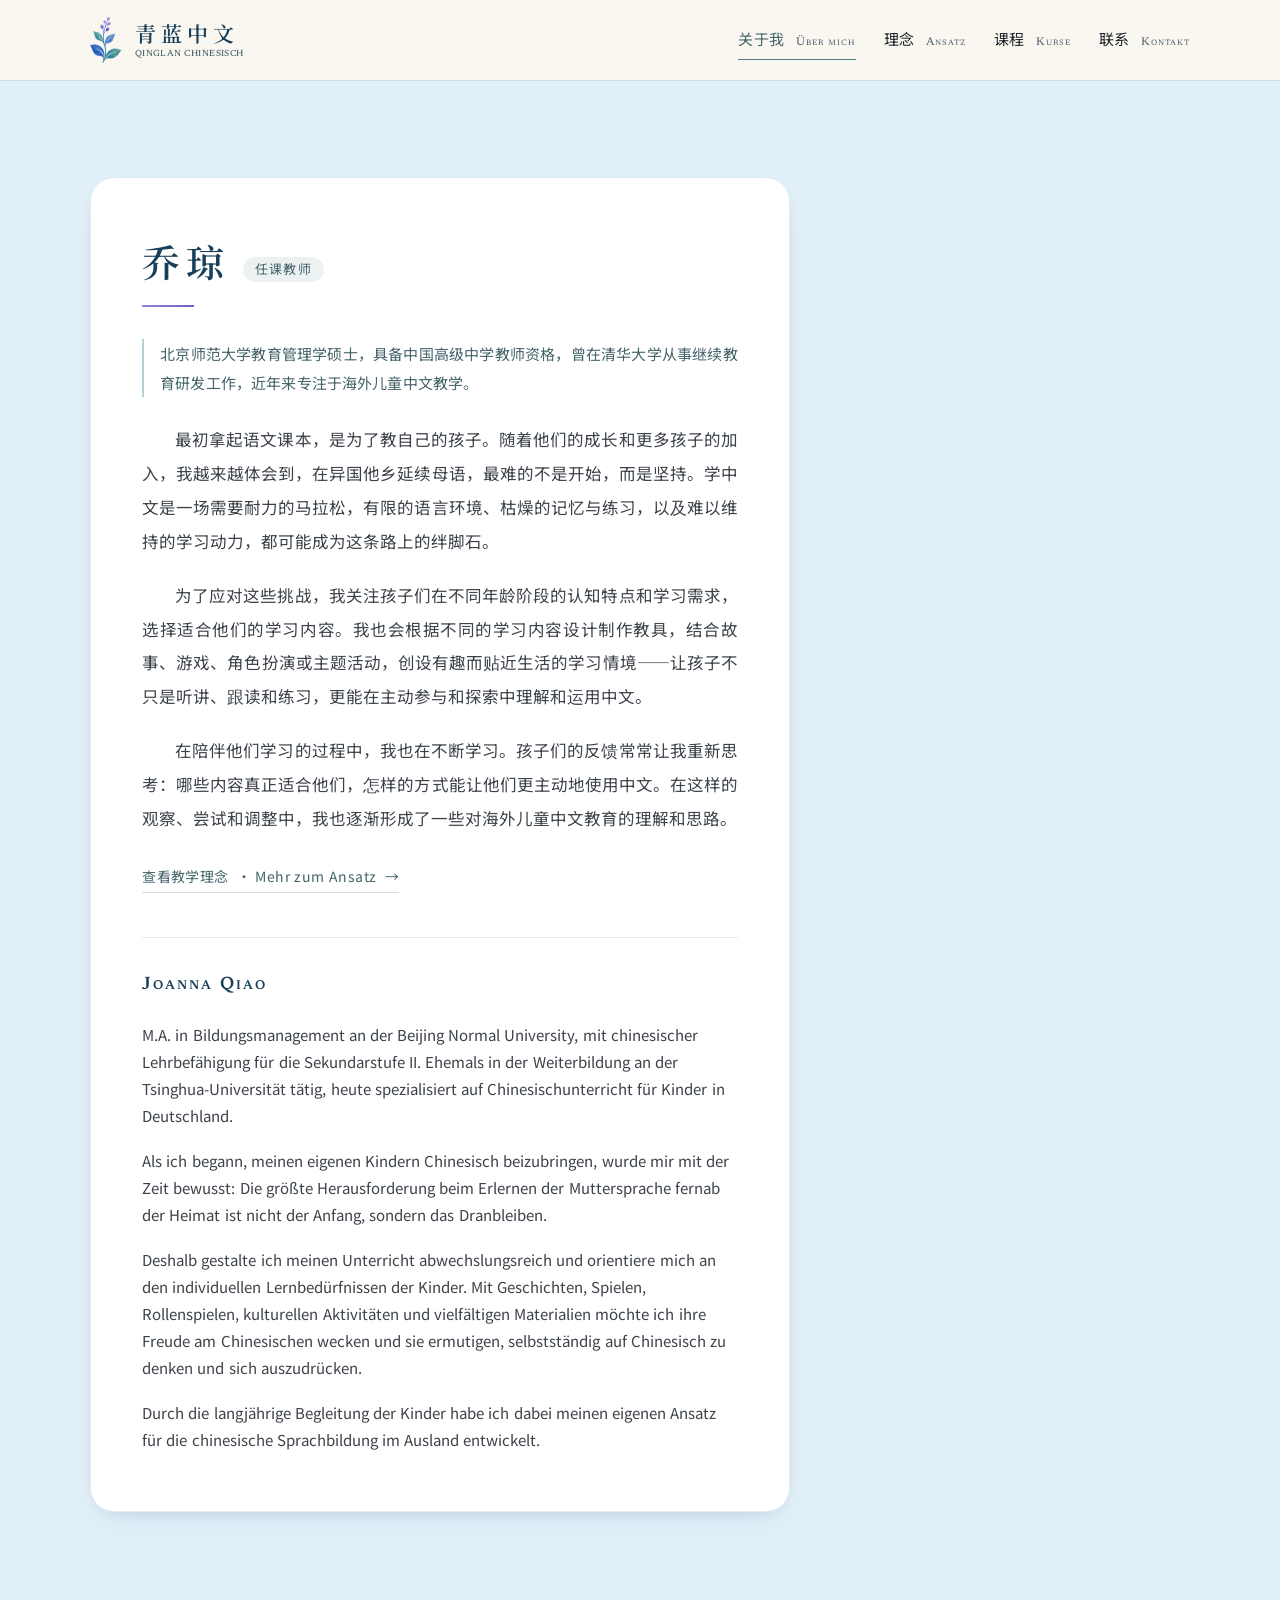
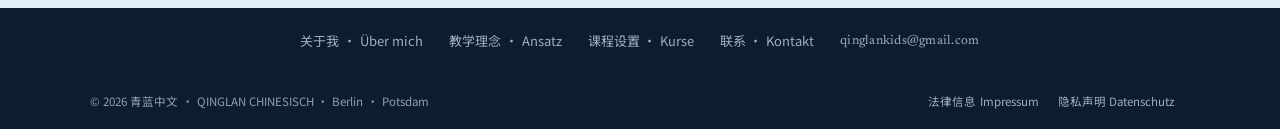
==== commit 82c61d63: "Aug21 version" ====
--- a/about.html
+++ b/about.html
@@ -133,7 +133,7 @@
       <span class="name-rule" aria-hidden="true"></span>
 
       <p class="bio-cred" lang="zh-Hans">
-        北京师范大学教育管理学硕士，具备高级中学教师资格，曾在清华大学从事继续教育研发工作，近年来专注于海外儿童中文教学。
+        北京师范大学教育管理学硕士，具备中国高级中学教师资格，曾在清华大学从事继续教育研发工作，近年来专注于海外儿童中文教学。
       </p>
 
       <p lang="zh-Hans">
@@ -156,6 +156,12 @@
       <div class="de-block" lang="de">
         <h2 class="de-head" lang="de">Joanna Qiao</h2>
         <p>
+            M.A. in Bildungsmanagement an der Beijing Normal University, mit chinesischer
+            Lehrbefähigung für die Sekundarstufe II. Ehemals in der Weiterbildung an der
+            Tsinghua-Universität tätig, heute spezialisiert auf Chinesischunterricht für
+            Kinder in Deutschland.
+          </p>
+          <p>
           Als ich begann, meinen eigenen Kindern Chinesisch beizubringen, wurde mir mit der Zeit bewusst: Die größte Herausforderung beim Erlernen der Muttersprache fernab der Heimat ist nicht der Anfang, sondern das Dranbleiben.
         </p>
         <p>
--- a/style.css
+++ b/style.css
@@ -89,7 +89,8 @@
 }
 
 *{ box-sizing: border-box; }
-html{ scroll-behavior: smooth; }
+html{
+  -webkit-text-size-adjust:100%; text-size-adjust:100%; scroll-behavior: smooth; }
 
 body{
   margin:0;
@@ -444,7 +445,7 @@
 .news .slot i{
   font-family:"Noto Serif SC",serif; font-style:normal; font-size:14px; color:#3c4249;
 }
-.news-deal{
+.news-deal{ margin-bottom:2px;
   margin:16px 0 0; padding:12px 16px; display:flex; align-items:center;
   gap:12px; flex-wrap:wrap; max-width:max-content;
   background:rgba(156,133,188,.10); border-radius:var(--r-sm);
@@ -455,11 +456,14 @@
   color:#fff; font-size:12.5px; white-space:nowrap;
 }
 .news-cta{
-  display:inline-flex; align-items:center; gap:8px; margin-top:14px;
-  font-size:14px; color:var(--qing-ink); text-decoration:none;
-  border-bottom:1px solid var(--line); padding-bottom:3px; transition:border-color .25s;
-}
-.news-cta:hover{ border-color:var(--qing); }
+  display:inline-flex; align-items:center; gap:9px;
+  margin-top:20px; padding:11px 22px;
+  font-size:14px; color:#fff !important; text-decoration:none;
+  background:var(--lan-deep); border-radius:999px; border:none;
+  box-shadow:0 3px 12px -5px rgba(24,63,89,.5);
+  transition:background .25s, transform .25s, box-shadow .25s;
+}
+.news-cta:hover{ background:#22557a; transform:translateY(-1px); box-shadow:0 5px 16px -5px rgba(24,63,89,.55); }
 .news-cta:hover .arr{ transform:translateX(4px); }
 .news-cta .arr{ transition:transform .25s; }
 @media (max-width:700px){ .news-venue{
@@ -786,6 +790,13 @@
     font-size:11.5px !important; letter-spacing:.02em !important;
     line-height:1.9; max-width:none; padding:0 12px;
   }
+  /* 标语：始终一行 */
+  .hero h1 .sub{ flex-wrap:nowrap !important; white-space:nowrap; }
+  .hero .hero-text h1 .sub > span{
+    font-size:clamp(14px,4.1vw,24px) !important;
+    letter-spacing:.14em !important;
+  }
+  .hero .hero-text h1 .sub .dot{ margin:0 4px; }
   .hero .hero-de .de-sep{ display:none; }
   /* 按钮：不撑满 */
   .hero .btn-primary{
@@ -874,7 +885,9 @@
   .sec-head h2{ line-height:1.35; }
   .sec-head h2 .sep{ display:none; }
   .sec-head h2 .lat{
-    display:block; margin-left:0; margin-top:3px;
+    display:block; margin-top:3px;
+    /* 与中文左缘对齐：叶子宽 .62em + 右间距 .42em，按 h2 字号折算 */
+    margin-left:1.733em;
     font-size:.6em; letter-spacing:.01em;
   }
 }
@@ -886,54 +899,47 @@
   .termine td.kurs{ font-size:13.5px; }
 }
 
-/* 课程体系表：手机上转为卡片式 */
+
+/* 课程体系表：桌面版列宽 —— 说明列不占过多空间 */
+.stages{ table-layout:fixed; }
+.stages{ max-width:720px; }
+.stages th:nth-child(1), .stages td:nth-child(1){ width:14%; }
+.stages th:nth-child(2), .stages td:nth-child(2){ width:24%; }
+.stages th:nth-child(3), .stages td:nth-child(3){ width:24%; }
+.stages th:nth-child(4), .stages td:nth-child(4){
+  width:38%; font-size:.92em; color:var(--muted);
+}
+
+/* 课程体系表：手机上保持表格形态，缩小字号让四列都放得下 */
 @media (max-width:700px){
-  .stages{ min-width:0 !important; width:100%; display:block; font-size:14px; }
-  .stages thead{ display:none; }
-  .stages tbody{ display:block; }
-  .stages tr{
-    display:block; margin:0 0 9px; padding:12px 15px 10px;
-    background:#fff; border:1px solid var(--line-soft);
-    border-radius:var(--r-sm);
+  /* 放宽容器：去掉卡片内边距，让表格用满宽度 */
+  .slide:has(.stages) .table-wrap,
+  .table-wrap:has(.stages){
+    padding:0 !important; border:none !important;
+    box-shadow:none !important; background:transparent !important;
   }
-  .stages tr:last-child{ margin-bottom:0; }
-  .stages td{
-    display:flex; justify-content:space-between; align-items:baseline;
-    gap:14px; padding:3px 0; border:none; text-align:right;
+  .slide:has(.stages){ padding-left:12px !important; padding-right:12px !important; }
+  .stages{
+    min-width:0 !important; width:100%;
+    font-size:12.5px; table-layout:fixed;
   }
-  .stages td::before{
-    content:attr(data-label); flex:none;
-    font-size:12px; color:var(--muted); letter-spacing:.02em;
-    font-family:"Noto Sans SC",sans-serif; text-align:left;
+  .stages td, .stages th{ white-space:nowrap; }
+  .stages td:nth-child(4){ white-space:normal; }
+  .stages th, .stages td{
+    padding:9px 6px !important;
+    word-break:break-word; line-height:1.5;
   }
-  /* 学年 + 教材合成卡片标题行 */
-  .stages td:first-child{
-    display:inline-flex; width:auto; padding:0;
-    font-family:"Noto Serif SC",serif; font-weight:600;
-    font-size:15px; color:var(--lan-deep);
-  }
-  .stages td:first-child::before{ display:none; }
-  .stages td:first-child::after{
-    content:"·"; margin:0 7px; color:var(--line); font-weight:400;
-  }
-  .stages td:nth-child(2){
-    display:inline-flex; width:auto; padding:0 0 9px;
-    font-family:"Noto Serif SC",serif; font-weight:600;
-    font-size:15px; color:var(--lan-deep);
-  }
-  .stages td:nth-child(2)::before{ display:none; }
-  /* 标题行下的分隔线 */
-  .stages td:nth-child(3){
-    margin-top:0; padding-top:9px;
-    border-top:1px solid var(--line-soft);
-  }
-  .stages td:empty{ display:none; }
-  /* 外层容器：去框、取消限高（卡片直接跟着页面滚）*/
-  .stages-wrap, .table-wrap:has(.stages){
-    border:none !important; box-shadow:none !important;
-    background:transparent !important; padding:0 !important;
-    max-height:none !important; overflow:visible !important;
-  }
+  .stages th{ font-size:11.5px; }
+  /* 列宽分配：学年窄，说明宽 */
+  .stages th:nth-child(1), .stages td:nth-child(1){ width:15%; text-align:center; }
+  .stages th:nth-child(2), .stages td:nth-child(2){ width:30%; }
+  .stages th:nth-child(3), .stages td:nth-child(3){ width:28%; }
+  .stages th:nth-child(4), .stages td:nth-child(4){ width:27%; font-size:.88em; color:var(--muted); }
+}
+@media (max-width:400px){
+  .stages{ font-size:11.5px; }
+  .stages th{ font-size:10.5px; }
+  .stages th, .stages td{ padding:8px 4px !important; }
 }
 
 /* 手机：按钮文字不折行，德语随宽度缩放 */
@@ -947,9 +953,19 @@
   .btn, .btn-primary, .btn-light, .btn-ghost-light{
     font-size:12.5px; padding:12px 16px; letter-spacing:0;
   }
-  .news-cta{ font-size:12.5px; letter-spacing:0; }
+  .news-cta{ font-size:12.5px; letter-spacing:0; padding:10px 16px; }
   .bio-link a.more, .more{ font-size:12.5px; letter-spacing:0; white-space:nowrap; }
 }
 @media (max-width:700px){
-  .news-cta{ white-space:nowrap; font-size:13px; }
-}
+  .news-cta{ white-space:nowrap; font-size:13px; padding:10px 18px; margin-top:18px; }
+}
+
+/* 手机：理念页三段收紧间距 */
+@media (max-width:700px){
+  #p1, #p2, #p3{ padding-top:34px !important; padding-bottom:34px !important; }
+  #p1 .sec-head{ margin-bottom:18px !important; }
+  #p2 .sec-head, #p3 .sec-head{ margin-bottom:18px !important; }
+  .idea{ gap:18px !important; }
+  .idea-body p{ margin-bottom:14px; }
+  .idea-body .closing-line{ margin-top:26px !important; }
+}
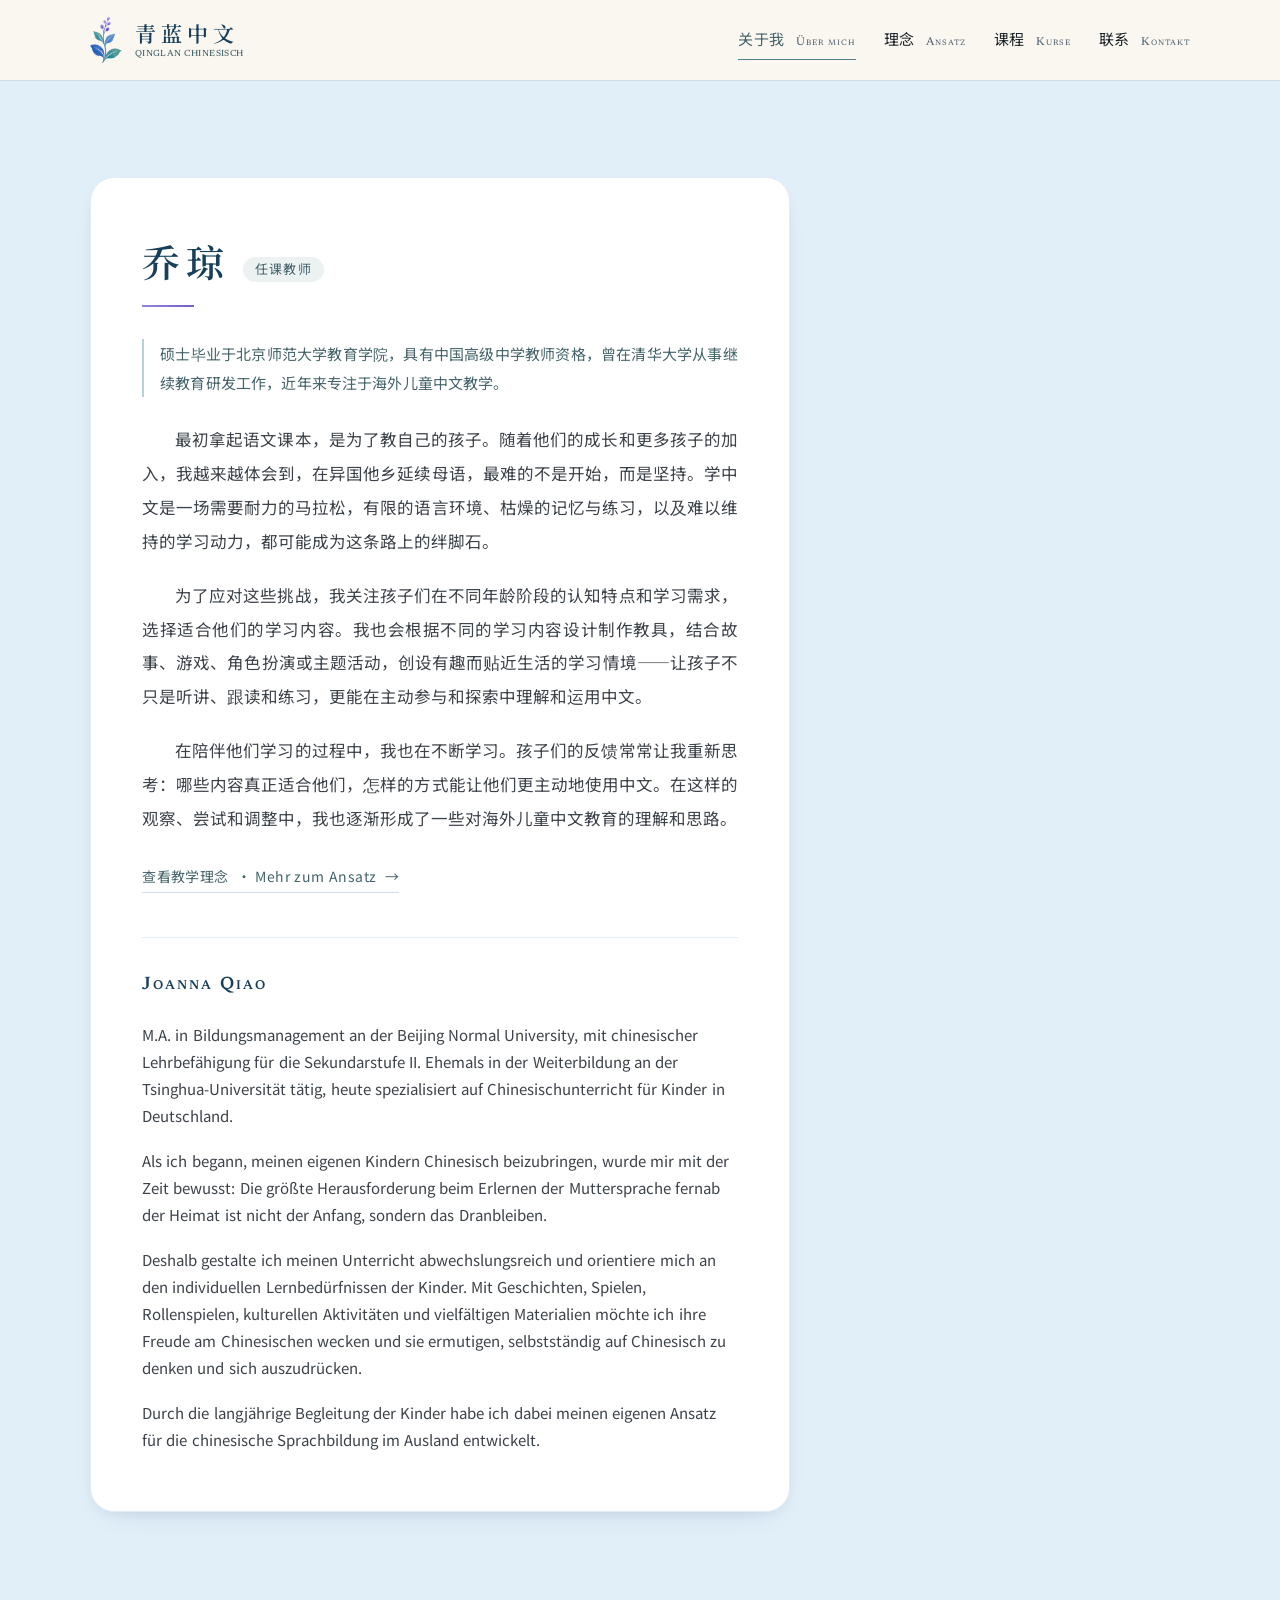
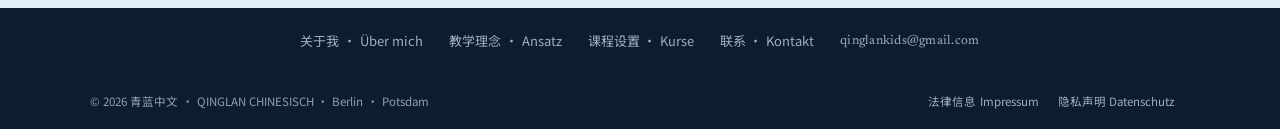
==== commit 09ce7344: "update" ====
--- a/about.html
+++ b/about.html
@@ -1,211 +1,343 @@
 <!DOCTYPE html>
 <html lang="de">
+
 <head>
-<meta charset="UTF-8">
-<meta name="viewport" content="width=device-width, initial-scale=1.0">
-<title>关于我 · 青蓝中文 — Über mich</title>
-<meta name="description" content="乔琼 Joanna Qiao：北京师范大学教育管理学硕士，高级中学教师资格，多年海外儿童中文教学经验。Chinesischlehrerin in Berlin und Potsdam.">
-<meta property="og:type" content="website">
-<meta property="og:site_name" content="青蓝中文 · Qinglan Chinesisch">
-<meta property="og:title" content="乔琼 Joanna Qiao｜青蓝中文任课教师">
-<meta property="og:description" content="乔琼 Joanna Qiao：北京师范大学教育管理学硕士，高级中学教师资格，多年海外儿童中文教学经验。Chinesischlehrerin in Berlin und Potsdam.">
-<meta property="og:url" content="https://www.qinglan.de/about.html">
-<meta property="og:image" content="https://www.qinglan.de/images/hero-bg.jpg">
-<meta property="og:locale" content="de_DE">
-<meta property="og:locale:alternate" content="zh_CN">
-<meta name="twitter:card" content="summary_large_image">
-
-<link rel="icon" type="image/png" href="images/favicon.png">
-<link rel="preload" href="fonts/NotoSerifSC-600.woff2" as="font" type="font/woff2" crossorigin>
+  <meta charset="UTF-8">
+  <meta name="viewport" content="width=device-width, initial-scale=1.0">
+  <title>关于我 · 青蓝中文 — Über mich</title>
+  <meta name="description"
+    content="乔琼 Joanna Qiao：硕士毕业于北京师范大学教育学院，具有高级中学教师资格，多年海外儿童中文教学经验。Chinesischlehrerin in Berlin und Potsdam.">
+  <meta property="og:type" content="website">
+  <meta property="og:site_name" content="青蓝中文 · Qinglan Chinesisch">
+  <meta property="og:title" content="乔琼 Joanna Qiao｜青蓝中文任课教师">
+  <meta property="og:description"
+    content="乔琼 Joanna Qiao：硕士毕业于北京师范大学教育学院，具有高级中学教师资格，多年海外儿童中文教学经验。Chinesischlehrerin in Berlin und Potsdam.">
+  <meta property="og:url" content="https://www.qinglan.de/about.html">
+  <meta property="og:image" content="https://www.qinglan.de/images/hero-bg.jpg">
+  <meta property="og:locale" content="de_DE">
+  <meta property="og:locale:alternate" content="zh_CN">
+  <meta name="twitter:card" content="summary_large_image">
+
+  <link rel="icon" type="image/png" href="images/favicon.png">
+  <link rel="preload" href="fonts/NotoSerifSC-600.woff2" as="font" type="font/woff2" crossorigin>
   <link rel="preload" href="fonts/NotoSansSC-400.woff2" as="font" type="font/woff2" crossorigin>
   <link rel="stylesheet" href="style.css">
-<style>
-  /* 关于页特有 */
-  .name-rule{
-    display:block; width:52px; height:2px; margin:20px 0 32px;
-    background:linear-gradient(90deg, var(--mauve), var(--mauve-soft));
-  }
-  .bio-single{ max-width:700px; padding-top:8px; }
-  /* 第一段：资历信息，用青色 + 无衬线，比正文小一号 */
-  .bio-single > p.bio-cred[lang="zh-Hans"]{
-    font-family:"Noto Sans SC",sans-serif;
-    font-size:15px; line-height:1.95; color:var(--qing-ink);
-    text-indent:0; letter-spacing:.01em;
-    padding-left:16px; border-left:2px solid var(--qing-light);
-    margin-bottom:26px;
-  }
-  /* 中文段落首行缩进两字（em 单位随字号缩放，比空格可靠） */
-  .bio-single > p[lang="zh-Hans"]{
-    text-indent:2em; font-size:16.5px; line-height:2.05;
-    margin:0 0 20px; color:#3c4249; text-align:justify;
-    text-justify:inter-ideograph; hanging-punctuation:allow-end;
-  }
-  .bio-single > p[lang="zh-Hans"]:last-of-type{ margin-bottom:0; }
-  .bio-link{ text-indent:0; margin:26px 0 0; }
-  /* 与首页课程卡的「查看详情」完全一致，只提高特异性以压过 .bio-single > p 的正文样式 */
-  .bio-single .bio-link a.more{
-    display:inline-flex; align-items:center; gap:8px; margin-top:0;
-    font-family:"Noto Sans SC",sans-serif; font-size:14px; letter-spacing:.03em;
-    text-decoration:none; color:var(--qing-ink);
-    border-bottom:1px solid var(--line); padding-bottom:3px;
-    transition:color .3s, border-color .3s;
-  }
-  .bio-single .bio-link a.more:hover{ color:var(--qing-deep); border-color:var(--qing); }
-  .bio-single .bio-link a.more .arr{ transition:transform .3s; }
-  .bio-single .bio-link a.more:hover .arr{ transform:translateX(4px); }
-  .de-block{
-    margin-top:44px; padding-top:32px; border-top:1px solid var(--line-soft);
-    color:var(--muted);
-  }
-  .de-block h2.de-head{
-    margin:0 0 20px; font-family:"Newsreader",serif; font-weight:500;
-    font-size:18px; letter-spacing:.12em; font-variant:small-caps;
-    color:var(--lan-deep); font-weight:600;
-  }
-  .de-block p{ font-size:15px; line-height:1.8; margin:0 0 18px; }
-  .de-block p:last-child{ margin-bottom:0; }
-  .bio-single h1{
-    color:var(--lan-deep); font-size:var(--fs-page); margin:0;
-    letter-spacing:.14em; font-weight:600; line-height:1.3;
-  }
-  .bio-single h2 .en{
-    display:block; font-family:"Newsreader",serif; font-size:16.5px;
-    letter-spacing:.08em; text-transform:none; color:var(--qing);
-    font-weight:400; margin-top:8px;
-  }
-  .bio-single h2 .en{ display:block; font-family:"Newsreader",serif; font-size:14px; letter-spacing:.06em; color: var(--muted); font-weight:400; margin-top:6px; }
-
-.timeline{ margin-top: 50px; }
-  .timeline .row{ display:grid; grid-template-columns: 120px 1fr; gap: 30px; padding: 22px 0; border-top:1px solid var(--line); }
-  .timeline .row:last-child{ border-bottom:1px solid var(--line); }
-  .timeline .yr{ font-family:"Newsreader",serif; font-size: 22px; color: var(--qing); letter-spacing:.1em; }
-  .timeline .what{ font-size: 16.5px; color: #2b2f36; }
-  .timeline .what strong{ color: var(--lan-deep); font-family:"Noto Serif SC",serif; font-weight:500; }
-  @media (max-width: 900px){ .timeline .row{ grid-template-columns: 80px 1fr; gap: 18px; } }
-
-  .bio-single h1 .role{
-    display:inline-block; margin-left:14px; vertical-align:.22em;
-    font-family:"Noto Sans SC",sans-serif; font-weight:400;
-    font-size:13px; letter-spacing:.1em; color:var(--qing-ink);
-    padding:4px 12px; border-radius:999px;
-    background:rgba(84,128,136,.11);
-  }
-</style>
-<script>document.documentElement.classList.add('js');</script>
+  <style>
+    /* 关于页特有 */
+    .name-rule {
+      display: block;
+      width: 52px;
+      height: 2px;
+      margin: 20px 0 32px;
+      background: linear-gradient(90deg, var(--mauve), var(--mauve-soft));
+    }
+
+    .bio-single {
+      max-width: 700px;
+      padding-top: 8px;
+    }
+
+    /* 第一段：资历信息，用青色 + 无衬线，比正文小一号 */
+    .bio-single>p.bio-cred[lang="zh-Hans"] {
+      font-family: "Noto Sans SC", sans-serif;
+      font-size: 15px;
+      line-height: 1.95;
+      color: var(--qing-ink);
+      text-indent: 0;
+      letter-spacing: .01em;
+      padding-left: 16px;
+      border-left: 2px solid var(--qing-light);
+      margin-bottom: 26px;
+    }
+
+    /* 中文段落首行缩进两字（em 单位随字号缩放，比空格可靠） */
+    .bio-single>p[lang="zh-Hans"] {
+      text-indent: 2em;
+      font-size: 16.5px;
+      line-height: 2.05;
+      margin: 0 0 20px;
+      color: #3c4249;
+      text-align: justify;
+      text-justify: inter-ideograph;
+      hanging-punctuation: allow-end;
+    }
+
+    .bio-single>p[lang="zh-Hans"]:last-of-type {
+      margin-bottom: 0;
+    }
+
+    .bio-link {
+      text-indent: 0;
+      margin: 26px 0 0;
+    }
+
+    /* 与首页课程卡的「查看详情」完全一致，只提高特异性以压过 .bio-single > p 的正文样式 */
+    .bio-single .bio-link a.more {
+      display: inline-flex;
+      align-items: center;
+      gap: 8px;
+      margin-top: 0;
+      font-family: "Noto Sans SC", sans-serif;
+      font-size: 14px;
+      letter-spacing: .03em;
+      text-decoration: none;
+      color: var(--qing-ink);
+      border-bottom: 1px solid var(--line);
+      padding-bottom: 3px;
+      transition: color .3s, border-color .3s;
+    }
+
+    .bio-single .bio-link a.more:hover {
+      color: var(--qing-deep);
+      border-color: var(--qing);
+    }
+
+    .bio-single .bio-link a.more .arr {
+      transition: transform .3s;
+    }
+
+    .bio-single .bio-link a.more:hover .arr {
+      transform: translateX(4px);
+    }
+
+    .de-block {
+      margin-top: 44px;
+      padding-top: 32px;
+      border-top: 1px solid var(--line-soft);
+      color: var(--muted);
+    }
+
+    .de-block h2.de-head {
+      margin: 0 0 20px;
+      font-family: "Newsreader", serif;
+      font-weight: 500;
+      font-size: 18px;
+      letter-spacing: .12em;
+      font-variant: small-caps;
+      color: var(--lan-deep);
+      font-weight: 600;
+    }
+
+    .de-block p {
+      font-size: 15px;
+      line-height: 1.8;
+      margin: 0 0 18px;
+    }
+
+    .de-block p:last-child {
+      margin-bottom: 0;
+    }
+
+    .bio-single h1 {
+      color: var(--lan-deep);
+      font-size: var(--fs-page);
+      margin: 0;
+      letter-spacing: .14em;
+      font-weight: 600;
+      line-height: 1.3;
+    }
+
+    .bio-single h2 .en {
+      display: block;
+      font-family: "Newsreader", serif;
+      font-size: 16.5px;
+      letter-spacing: .08em;
+      text-transform: none;
+      color: var(--qing);
+      font-weight: 400;
+      margin-top: 8px;
+    }
+
+    .bio-single h2 .en {
+      display: block;
+      font-family: "Newsreader", serif;
+      font-size: 14px;
+      letter-spacing: .06em;
+      color: var(--muted);
+      font-weight: 400;
+      margin-top: 6px;
+    }
+
+    .timeline {
+      margin-top: 50px;
+    }
+
+    .timeline .row {
+      display: grid;
+      grid-template-columns: 120px 1fr;
+      gap: 30px;
+      padding: 22px 0;
+      border-top: 1px solid var(--line);
+    }
+
+    .timeline .row:last-child {
+      border-bottom: 1px solid var(--line);
+    }
+
+    .timeline .yr {
+      font-family: "Newsreader", serif;
+      font-size: 22px;
+      color: var(--qing);
+      letter-spacing: .1em;
+    }
+
+    .timeline .what {
+      font-size: 16.5px;
+      color: #2b2f36;
+    }
+
+    .timeline .what strong {
+      color: var(--lan-deep);
+      font-family: "Noto Serif SC", serif;
+      font-weight: 500;
+    }
+
+    @media (max-width: 900px) {
+      .timeline .row {
+        grid-template-columns: 80px 1fr;
+        gap: 18px;
+      }
+    }
+
+    .bio-single h1 .role {
+      display: inline-block;
+      margin-left: 14px;
+      vertical-align: .22em;
+      font-family: "Noto Sans SC", sans-serif;
+      font-weight: 400;
+      font-size: 13px;
+      letter-spacing: .1em;
+      color: var(--qing-ink);
+      padding: 4px 12px;
+      border-radius: 999px;
+      background: rgba(84, 128, 136, .11);
+    }
+  </style>
+  <script>document.documentElement.classList.add('js');</script>
 </head>
+
 <body class="single">
-<a class="skip" href="#main">跳到主内容 · Zum Inhalt springen</a>
-
-<header>
-  <div class="wrap nav-inner">
-    <a href="index.html" class="brand">
-      <img src="images/logo.png" alt="" class="brand-img" width="40" height="40">
-      <span class="brand-text">
-        <span class="cn" lang="zh-Hans">青蓝中文</span>
-        <span class="en">Qinglan Chinesisch</span>
-      </span>
-    </a>
-    <nav class="links" aria-label="Hauptnavigation">
-      <a href="about.html" class="current"><span lang="zh-Hans">关于我</span><span class="de">Über mich</span></a>
+  <a class="skip" href="#main">跳到主内容 · Zum Inhalt springen</a>
+
+  <header>
+    <div class="wrap nav-inner">
+      <a href="index.html" class="brand">
+        <img src="images/logo.png" alt="" class="brand-img" width="40" height="40">
+        <span class="brand-text">
+          <span class="cn" lang="zh-Hans">青蓝中文</span>
+          <span class="en">Qinglan Chinesisch</span>
+        </span>
+      </a>
+      <nav class="links" aria-label="Hauptnavigation">
+        <a href="about.html" class="current"><span lang="zh-Hans">关于我</span><span class="de">Über mich</span></a>
+        <a href="philosophy.html"><span lang="zh-Hans">理念</span><span class="de">Ansatz</span></a>
+        <a href="courses.html"><span lang="zh-Hans">课程</span><span class="de">Kurse</span></a>
+        <a href="contact.html"><span lang="zh-Hans">联系</span><span class="de">Kontakt</span></a>
+      </nav>
+      <button class="nav-toggle" id="navToggle" aria-expanded="false" aria-controls="mobileNav"
+        aria-label="Menü öffnen">
+        <span></span><span></span><span></span>
+      </button>
+    </div>
+    <nav class="mobile-nav" id="mobileNav" aria-label="Navigation mobil">
+      <a href="about.html" aria-current="page"><span lang="zh-Hans">关于我</span><span class="de">Über mich</span></a>
       <a href="philosophy.html"><span lang="zh-Hans">理念</span><span class="de">Ansatz</span></a>
       <a href="courses.html"><span lang="zh-Hans">课程</span><span class="de">Kurse</span></a>
       <a href="contact.html"><span lang="zh-Hans">联系</span><span class="de">Kontakt</span></a>
     </nav>
-    <button class="nav-toggle" id="navToggle" aria-expanded="false" aria-controls="mobileNav" aria-label="Menü öffnen">
-      <span></span><span></span><span></span>
-    </button>
-  </div>
-  <nav class="mobile-nav" id="mobileNav" aria-label="Navigation mobil">
-    <a href="about.html" aria-current="page"><span lang="zh-Hans">关于我</span><span class="de">Über mich</span></a>
-    <a href="philosophy.html"><span lang="zh-Hans">理念</span><span class="de">Ansatz</span></a>
-    <a href="courses.html"><span lang="zh-Hans">课程</span><span class="de">Kurse</span></a>
-    <a href="contact.html"><span lang="zh-Hans">联系</span><span class="de">Kontakt</span></a>
-  </nav>
-</header>
-
-<main id="main">
-
-
-<section>
-  <div class="wrap">
-    <div class="bio-single">
-      <h1 lang="zh-Hans">乔琼<span class="role">任课教师</span></h1>
-      <span class="name-rule" aria-hidden="true"></span>
-
-      <p class="bio-cred" lang="zh-Hans">
-        北京师范大学教育管理学硕士，具备中国高级中学教师资格，曾在清华大学从事继续教育研发工作，近年来专注于海外儿童中文教学。
-      </p>
-
-      <p lang="zh-Hans">
-          最初拿起语文课本，是为了教自己的孩子。随着他们的成长和更多孩子的加入，我越来越体会到，在异国他乡延续母语，最难的不是开始，而是坚持。学中文是一场需要耐力的马拉松，有限的语言环境、枯燥的记忆与练习，以及难以维持的学习动力，都可能成为这条路上的绊脚石。
-        </p>
-
-      <p lang="zh-Hans">
-          为了应对这些挑战，我关注孩子们在不同年龄阶段的认知特点和学习需求，选择适合他们的学习内容。我也会根据不同的学习内容设计制作教具，结合故事、游戏、角色扮演或主题活动，创设有趣而贴近生活的学习情境——让孩子不只是听讲、跟读和练习，更能在主动参与和探索中理解和运用中文。
-        </p>
-
-      <p lang="zh-Hans">
-          在陪伴他们学习的过程中，我也在不断学习。孩子们的反馈常常让我重新思考：哪些内容真正适合他们，怎样的方式能让他们更主动地使用中文。在这样的观察、尝试和调整中，我也逐渐形成了一些对海外儿童中文教育的理解和思路。
-        </p>
-
-      <p class="bio-link">
-        <a class="more" href="philosophy.html"><span lang="zh-Hans">查看教学理念</span> · Mehr zum Ansatz <span class="arr" aria-hidden="true">→</span></a>
-      </p>
-
-    
-      <div class="de-block" lang="de">
-        <h2 class="de-head" lang="de">Joanna Qiao</h2>
-        <p>
-            M.A. in Bildungsmanagement an der Beijing Normal University, mit chinesischer
-            Lehrbefähigung für die Sekundarstufe II. Ehemals in der Weiterbildung an der
-            Tsinghua-Universität tätig, heute spezialisiert auf Chinesischunterricht für
-            Kinder in Deutschland.
-          </p>
-          <p>
-          Als ich begann, meinen eigenen Kindern Chinesisch beizubringen, wurde mir mit der Zeit bewusst: Die größte Herausforderung beim Erlernen der Muttersprache fernab der Heimat ist nicht der Anfang, sondern das Dranbleiben.
-        </p>
-        <p>
-          Deshalb gestalte ich meinen Unterricht abwechslungsreich und orientiere mich an den individuellen Lernbedürfnissen der Kinder. Mit Geschichten, Spielen, Rollenspielen, kulturellen Aktivitäten und vielfältigen Materialien möchte ich ihre Freude am Chinesischen wecken und sie ermutigen, selbstständig auf Chinesisch zu denken und sich auszudrücken.
-        </p>
-        <p>
-          Durch die langjährige Begleitung der Kinder habe ich dabei meinen eigenen Ansatz für die chinesische Sprachbildung im Ausland entwickelt.
-        </p>
+  </header>
+
+  <main id="main">
+
+
+    <section>
+      <div class="wrap">
+        <div class="bio-single">
+          <h1 lang="zh-Hans">乔琼<span class="role">任课教师</span></h1>
+          <span class="name-rule" aria-hidden="true"></span>
+
+          <p class="bio-cred" lang="zh-Hans">
+            硕士毕业于北京师范大学教育学院，具有中国高级中学教师资格，曾在清华大学从事继续教育研发工作，近年来专注于海外儿童中文教学。
+          </p>
+
+          <p lang="zh-Hans">
+            最初拿起语文课本，是为了教自己的孩子。随着他们的成长和更多孩子的加入，我越来越体会到，在异国他乡延续母语，最难的不是开始，而是坚持。学中文是一场需要耐力的马拉松，有限的语言环境、枯燥的记忆与练习，以及难以维持的学习动力，都可能成为这条路上的绊脚石。
+          </p>
+
+          <p lang="zh-Hans">
+            为了应对这些挑战，我关注孩子们在不同年龄阶段的认知特点和学习需求，选择适合他们的学习内容。我也会根据不同的学习内容设计制作教具，结合故事、游戏、角色扮演或主题活动，创设有趣而贴近生活的学习情境——让孩子不只是听讲、跟读和练习，更能在主动参与和探索中理解和运用中文。
+          </p>
+
+          <p lang="zh-Hans">
+            在陪伴他们学习的过程中，我也在不断学习。孩子们的反馈常常让我重新思考：哪些内容真正适合他们，怎样的方式能让他们更主动地使用中文。在这样的观察、尝试和调整中，我也逐渐形成了一些对海外儿童中文教育的理解和思路。
+          </p>
+
+          <p class="bio-link">
+            <a class="more" href="philosophy.html"><span lang="zh-Hans">查看教学理念</span> · Mehr zum Ansatz <span
+                class="arr" aria-hidden="true">→</span></a>
+          </p>
+
+
+          <div class="de-block" lang="de">
+            <h2 class="de-head" lang="de">Joanna Qiao</h2>
+            <p>
+              M.A. in Bildungsmanagement an der Beijing Normal University, mit chinesischer
+              Lehrbefähigung für die Sekundarstufe II. Ehemals in der Weiterbildung an der
+              Tsinghua-Universität tätig, heute spezialisiert auf Chinesischunterricht für
+              Kinder in Deutschland.
+            </p>
+            <p>
+              Als ich begann, meinen eigenen Kindern Chinesisch beizubringen, wurde mir mit der Zeit bewusst: Die größte
+              Herausforderung beim Erlernen der Muttersprache fernab der Heimat ist nicht der Anfang, sondern das
+              Dranbleiben.
+            </p>
+            <p>
+              Deshalb gestalte ich meinen Unterricht abwechslungsreich und orientiere mich an den individuellen
+              Lernbedürfnissen der Kinder. Mit Geschichten, Spielen, Rollenspielen, kulturellen Aktivitäten und
+              vielfältigen Materialien möchte ich ihre Freude am Chinesischen wecken und sie ermutigen, selbstständig
+              auf Chinesisch zu denken und sich auszudrücken.
+            </p>
+            <p>
+              Durch die langjährige Begleitung der Kinder habe ich dabei meinen eigenen Ansatz für die chinesische
+              Sprachbildung im Ausland entwickelt.
+            </p>
+          </div>
+        </div>
+      </div>
+    </section>
+
+  </main>
+
+  <footer>
+    <div class="wrap">
+      <nav class="foot-line" aria-label="Fußzeile">
+        <a href="about.html"><span lang="zh-Hans">关于我</span> · Über mich</a>
+        <a href="philosophy.html"><span lang="zh-Hans">教学理念</span> · Ansatz</a>
+        <a href="courses.html"><span lang="zh-Hans">课程设置</span> · Kurse</a>
+        <a href="contact.html"><span lang="zh-Hans">联系</span> · Kontakt</a>
+        <a href="mailto:qinglankids@gmail.com">qinglankids@gmail.com</a>
+      </nav>
+      <div class="foot-bottom">
+        <div>© 2026 青蓝中文 · QINGLAN CHINESISCH · Berlin · Potsdam</div>
+        <div><a href="impressum.html">法律信息 Impressum</a> <a href="datenschutz.html">隐私声明 Datenschutz</a></div>
       </div>
     </div>
-  </div>
-</section>
-
-</main>
-
-<footer>
-  <div class="wrap">
-    <nav class="foot-line" aria-label="Fußzeile">
-      <a href="about.html"><span lang="zh-Hans">关于我</span> · Über mich</a>
-      <a href="philosophy.html"><span lang="zh-Hans">教学理念</span> · Ansatz</a>
-      <a href="courses.html"><span lang="zh-Hans">课程设置</span> · Kurse</a>
-      <a href="contact.html"><span lang="zh-Hans">联系</span> · Kontakt</a>
-      <a href="mailto:qinglankids@gmail.com">qinglankids@gmail.com</a>
-    </nav>
-    <div class="foot-bottom">
-      <div>© 2026 青蓝中文 · QINGLAN CHINESISCH · Berlin · Potsdam</div>
-      <div><a href="impressum.html">法律信息 Impressum</a> <a href="datenschutz.html">隐私声明 Datenschutz</a></div>
-    </div>
-  </div>
-</footer>
-
-<script>
-
-  const tgl = document.getElementById('navToggle');
-  const mnav = document.getElementById('mobileNav');
-  tgl.addEventListener('click', ()=>{
-    const open = mnav.classList.toggle('open');
-    tgl.setAttribute('aria-expanded', String(open));
-    tgl.setAttribute('aria-label', open ? 'Menü schließen' : 'Menü öffnen');
-  });
-  document.addEventListener('keydown', e=>{
-    if(e.key === 'Escape' && mnav.classList.contains('open')){ tgl.click(); tgl.focus(); }
-  });
-
-</script>
+  </footer>
+
+  <script>
+
+    const tgl = document.getElementById('navToggle');
+    const mnav = document.getElementById('mobileNav');
+    tgl.addEventListener('click', () => {
+      const open = mnav.classList.toggle('open');
+      tgl.setAttribute('aria-expanded', String(open));
+      tgl.setAttribute('aria-label', open ? 'Menü schließen' : 'Menü öffnen');
+    });
+    document.addEventListener('keydown', e => {
+      if (e.key === 'Escape' && mnav.classList.contains('open')) { tgl.click(); tgl.focus(); }
+    });
+
+  </script>
 </body>
-</html>
+
+</html>
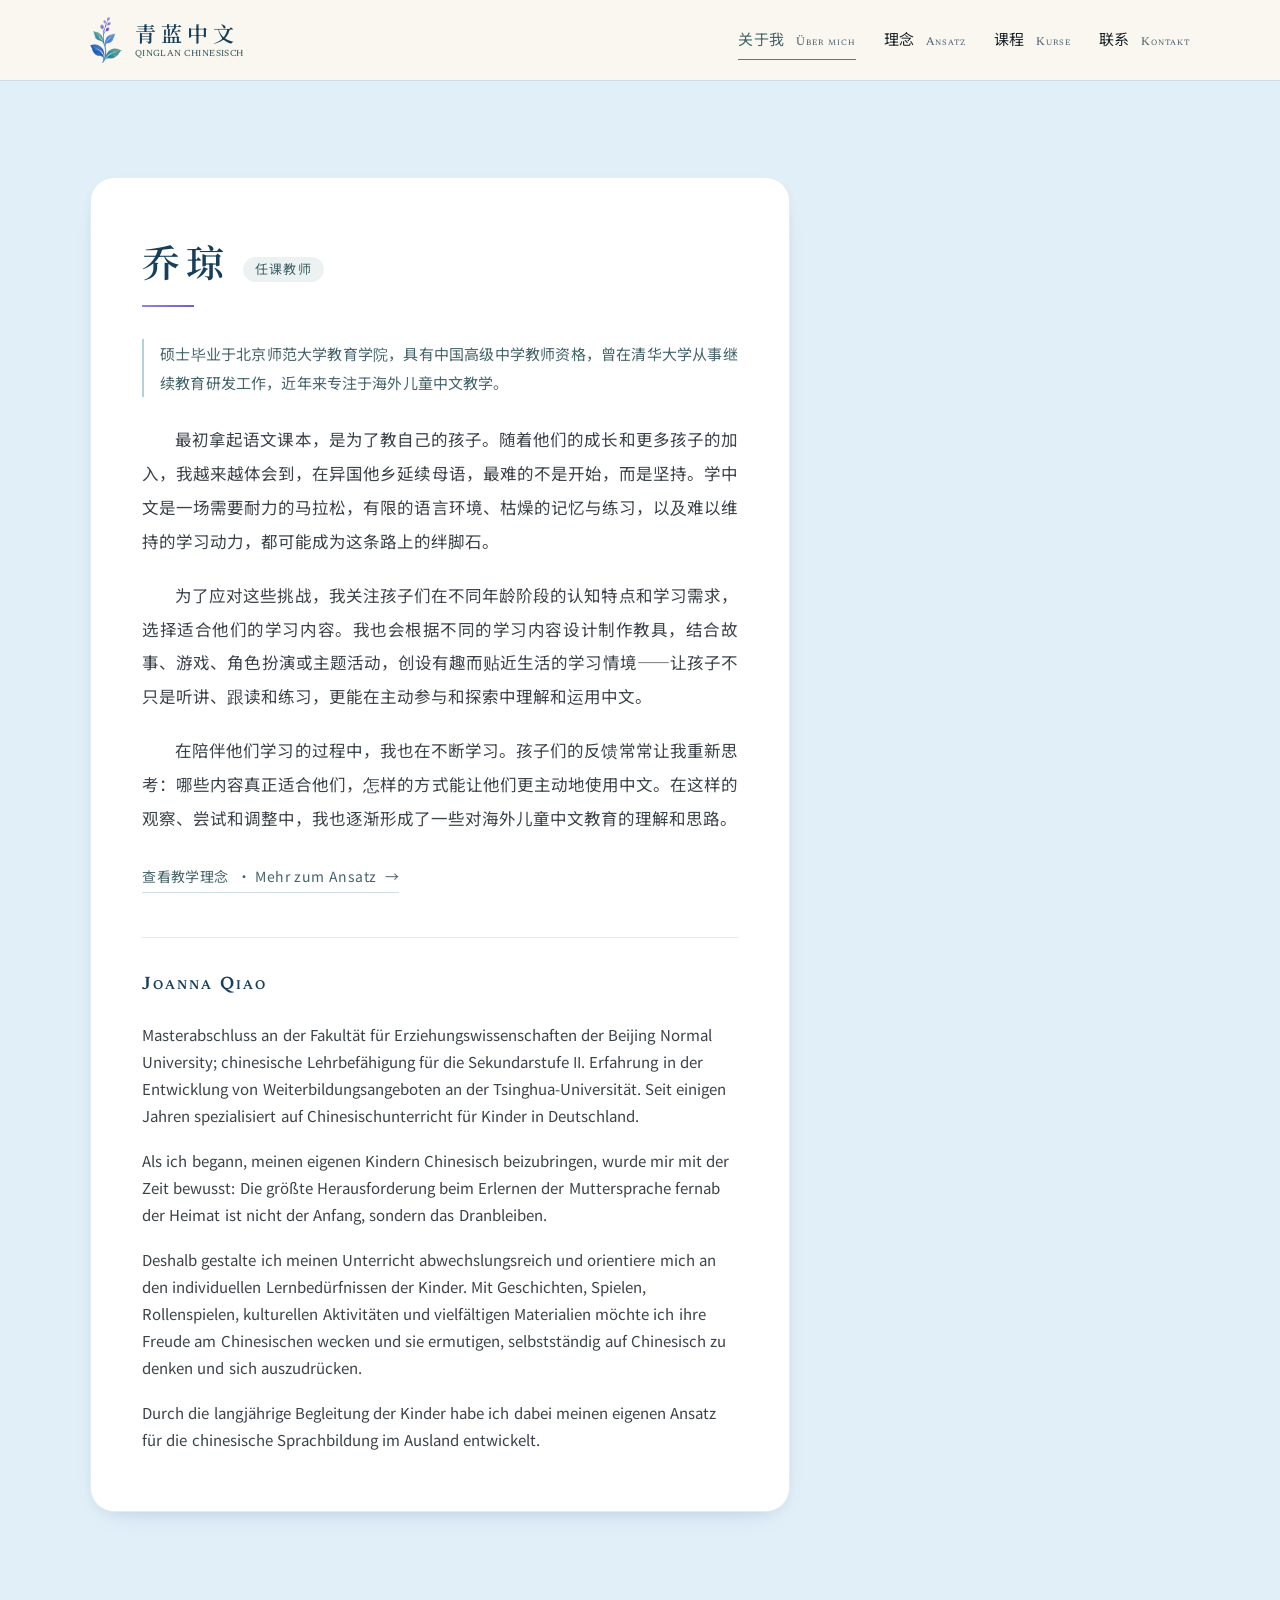
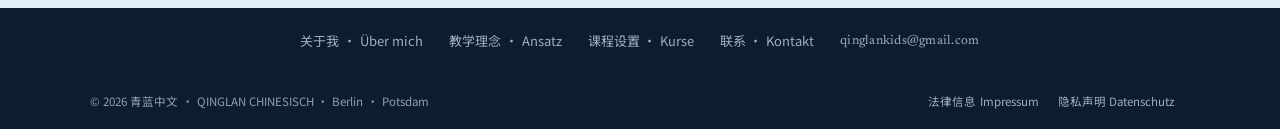
==== commit 201c3852: "Updating" ====
--- a/about.html
+++ b/about.html
@@ -281,10 +281,9 @@
           <div class="de-block" lang="de">
             <h2 class="de-head" lang="de">Joanna Qiao</h2>
             <p>
-              M.A. in Bildungsmanagement an der Beijing Normal University, mit chinesischer
-              Lehrbefähigung für die Sekundarstufe II. Ehemals in der Weiterbildung an der
-              Tsinghua-Universität tätig, heute spezialisiert auf Chinesischunterricht für
-              Kinder in Deutschland.
+              Masterabschluss an der Fakultät für Erziehungswissenschaften der Beijing Normal University; 
+              chinesische Lehrbefähigung für die Sekundarstufe II. Erfahrung in der Entwicklung von Weiterbildungsangeboten an der Tsinghua-Universität. 
+              Seit einigen Jahren spezialisiert auf Chinesischunterricht für Kinder in Deutschland.  
             </p>
             <p>
               Als ich begann, meinen eigenen Kindern Chinesisch beizubringen, wurde mir mit der Zeit bewusst: Die größte
